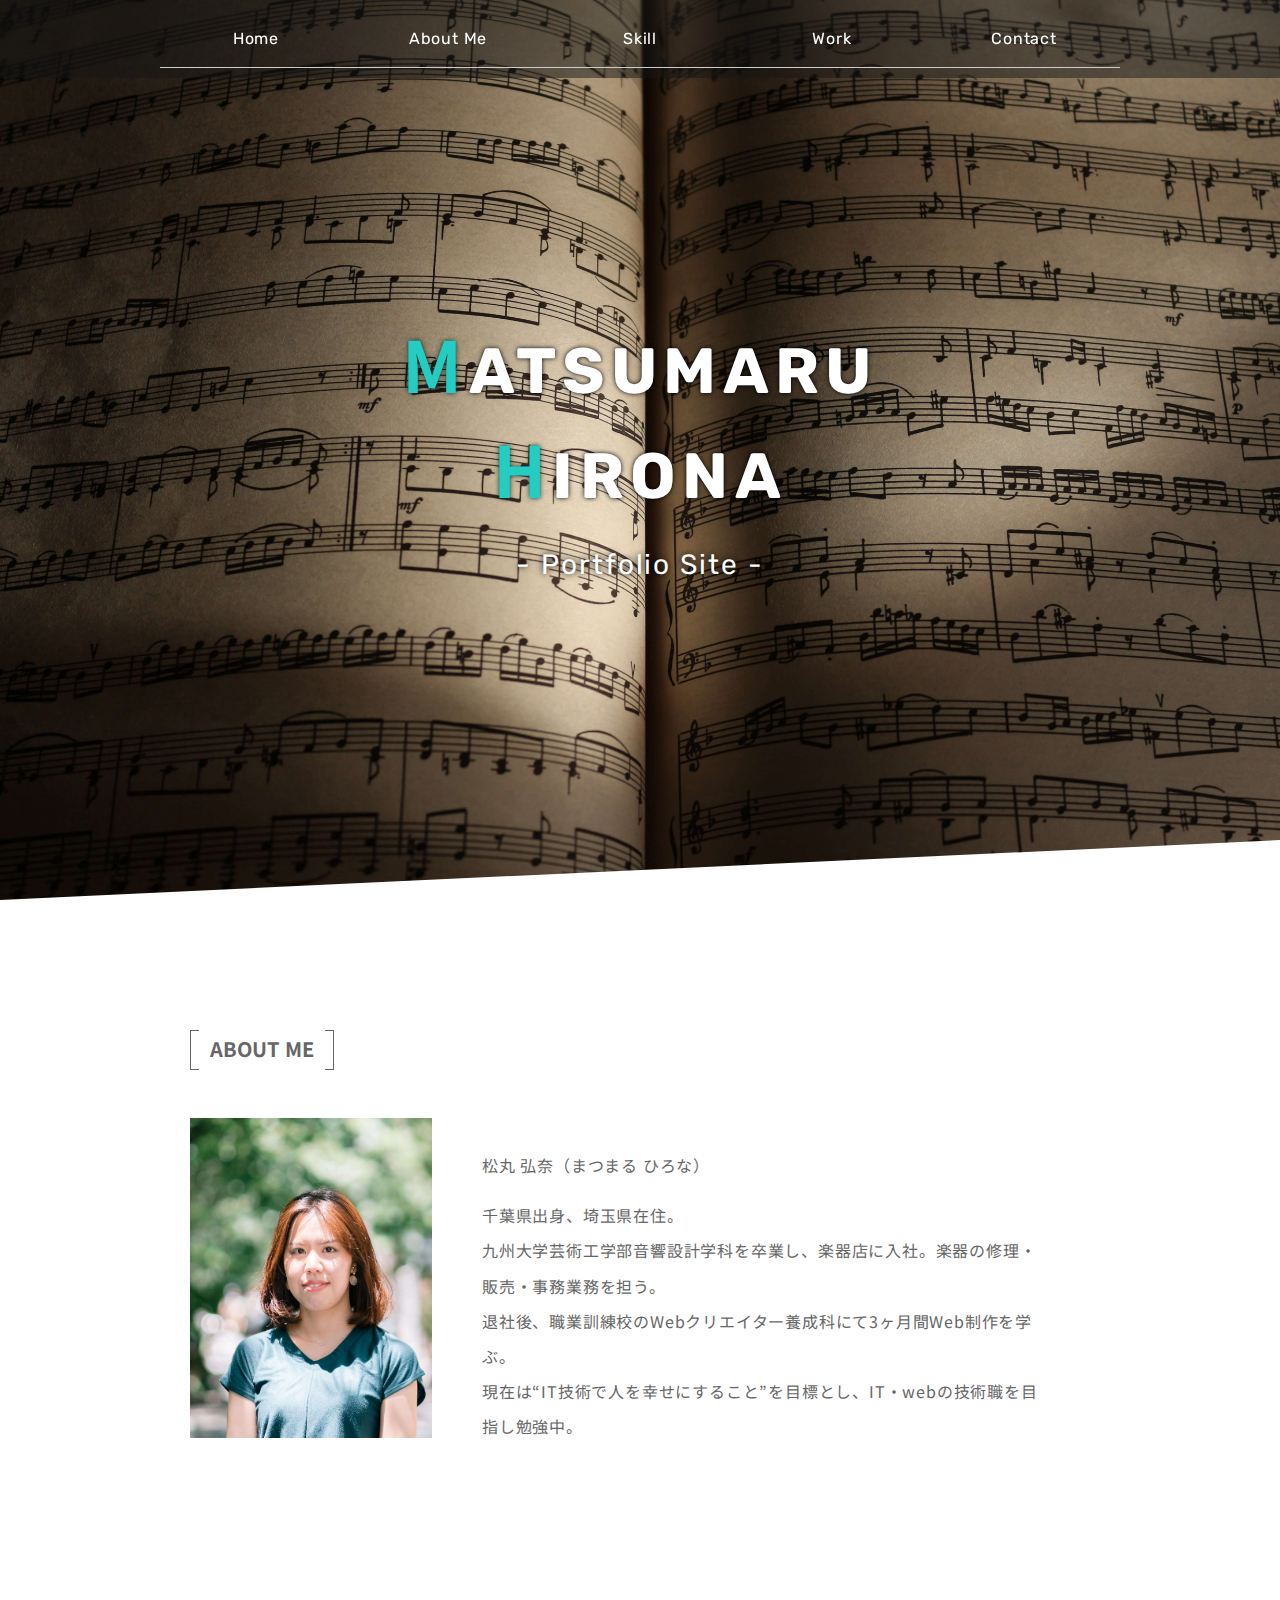
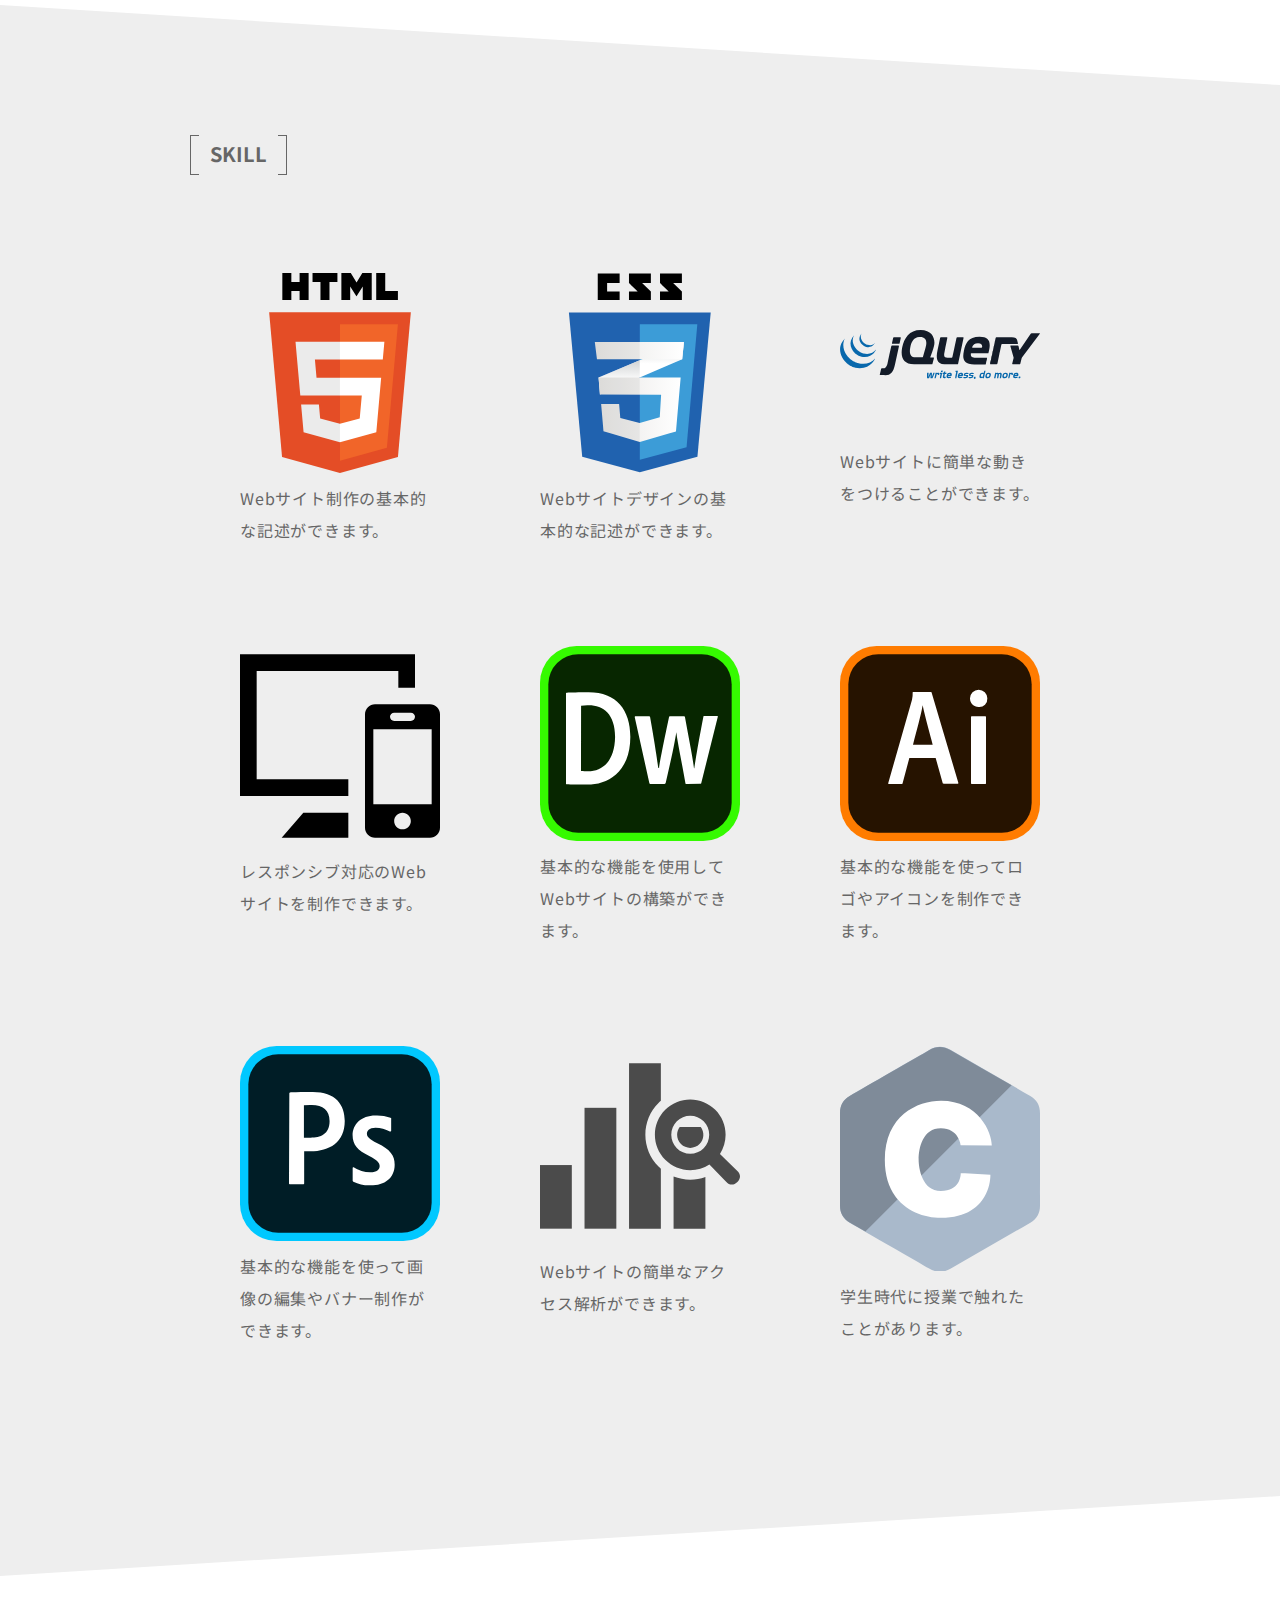
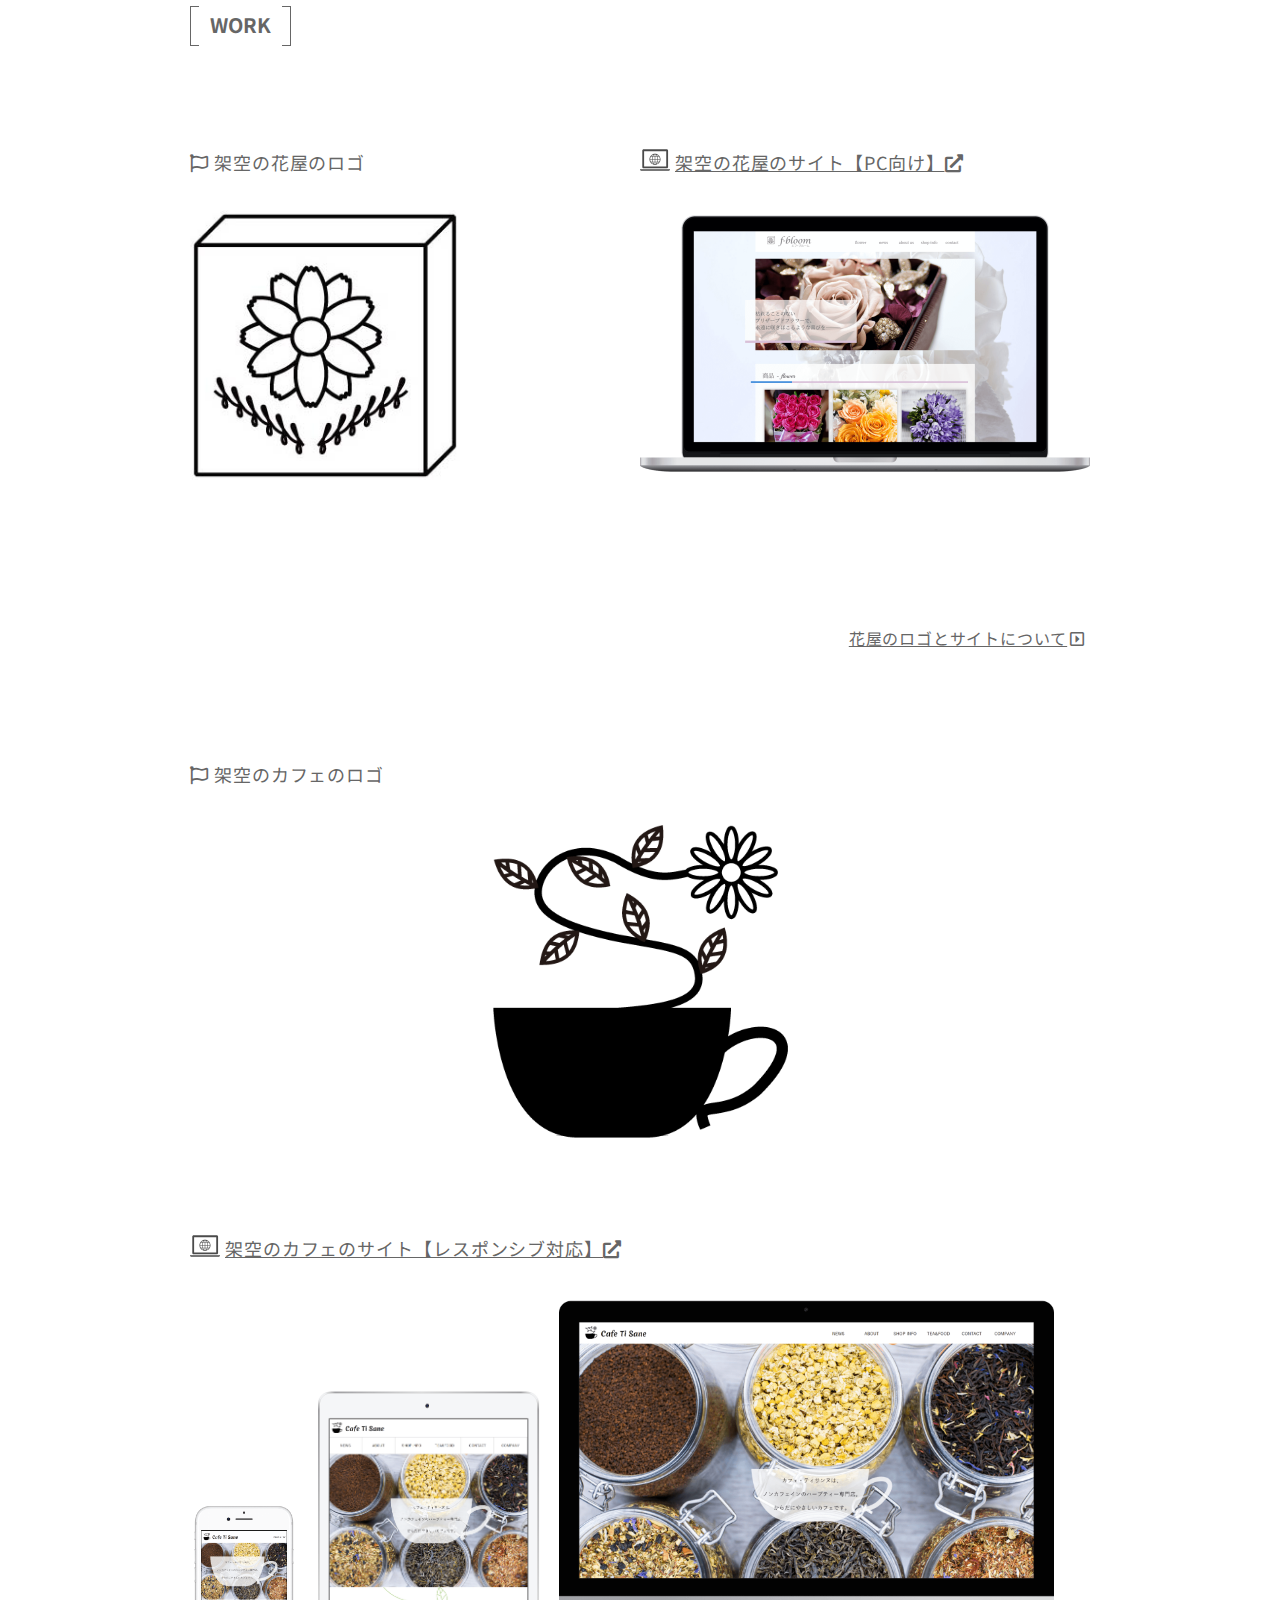
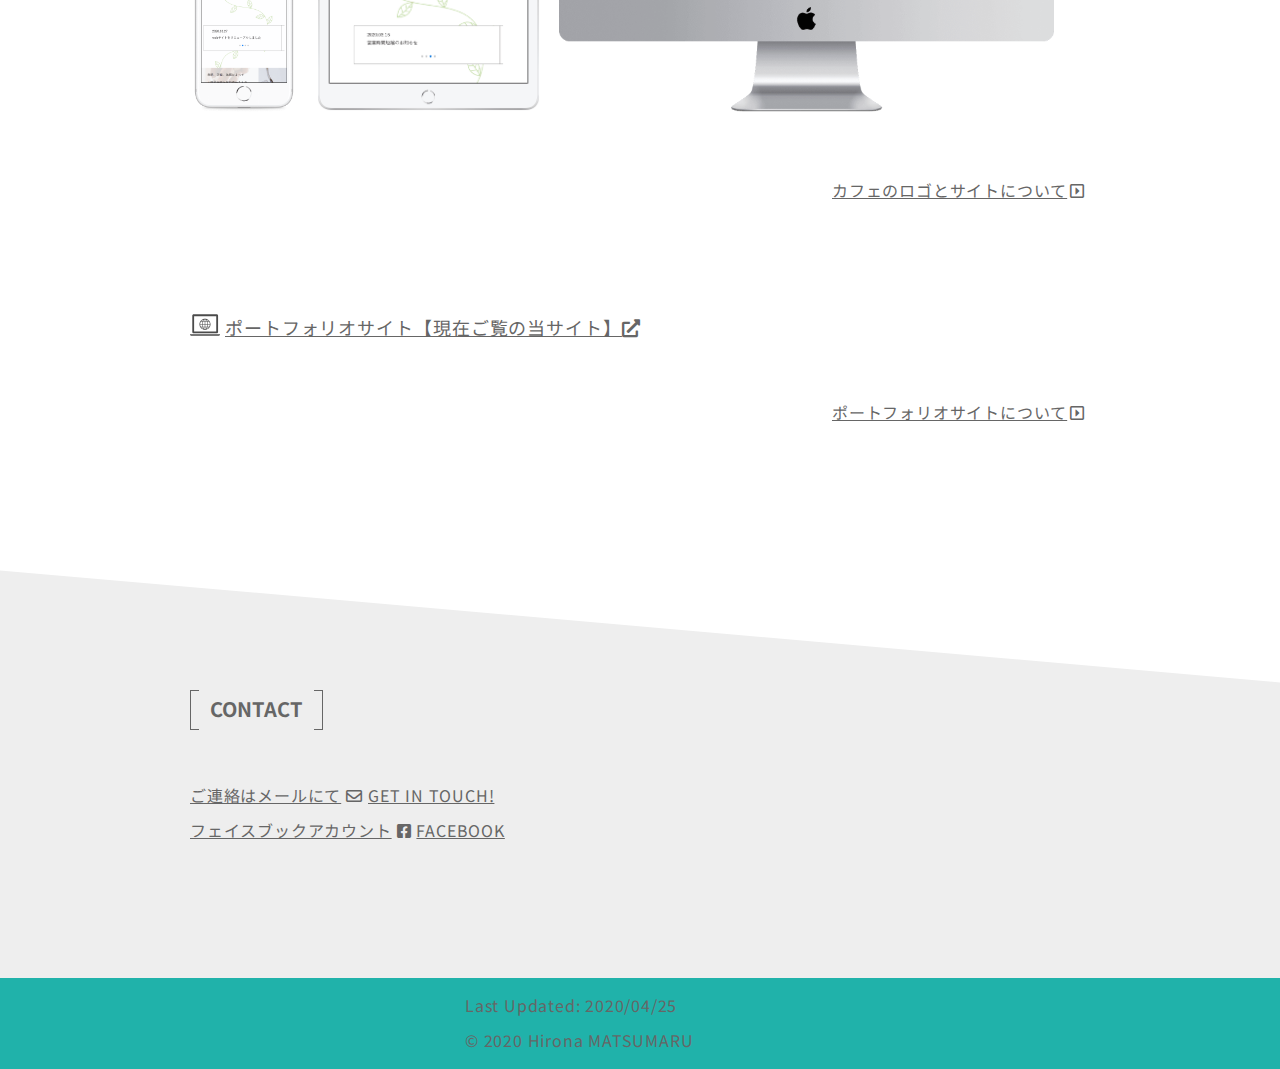
==== index.html @ ffcc3786 "初回コミット" ====
<!doctype html>
<html>
<head>
<meta charset="utf-8">
<meta name="viewport" content="width=device-width, initial-scale=1.0">
<meta name="description" content="">
<meta name="keywords" content="">

<link href="https://use.fontawesome.com/releases/v5.12.1/css/all.css" rel="stylesheet">
<link href="https://fonts.googleapis.com/css2?family=Noto+Sans+JP&display=swap" rel="stylesheet">
<link href="https://fonts.googleapis.com/css2?family=Roboto&display=swap" rel="stylesheet">
<link href="https://fonts.googleapis.com/css2?family=Rubik:wght@400;700&display=swap" rel="stylesheet">

<link href="css/reset.css" rel="stylesheet" media="all">
<link href="css/style.css" rel="stylesheet" media="all">
	
<title>Hirona.M - Portfolio Site</title>
<!-- Global site tag (gtag.js) - Google Analytics -->
<script async src="https://www.googletagmanager.com/gtag/js?id=UA-120627133-2"></script>
<script>
  window.dataLayer = window.dataLayer || [];
  function gtag(){dataLayer.push(arguments);}
  gtag('js', new Date());
  gtag('config', 'UA-120627133-2');
</script>
<script src="js/jquery-2.2.4.min.js"></script>
<script src="js/nav.js"></script>
</head>

<body>
<div id="wrapper">
	<header id="top">
		<!-- グローバルナビ↓-->
		  <div class="toggleWrap"> 
			<ul class="mainNav">
				<li><a class="navItem" href="#top">Home</a></li>
			  <li><a class="navItem" href="#about">About Me</a></li>
			  <li><a class="navItem" href="#skill">Skill</a></li>
			  <li><a class="navItem" href="#works">Work</a></li>
			  <li><a class="navItem" href="#contact">Contact</a></li>
			</ul>
		  </div>
		<!-- グローバルナビ↑-->
		<div id="toggle">
			<div class="trigger">
			<span></span> <span></span> <span></span>
			</div>
	<!--<p>menu</p>必要ならばflexの記述が必要-->
  		</div>
		<div class="inner">
			<section class="h_text">
				<h1><span>M</span>ATSUMARU<br><span>H</span>IRONA<br>
				<div class="sub"><!--web creator<br>-->- Portfolio Site -</div>
				</h1>
			</section>
		</div>
	</header>
	
	<nav>
	</nav>
	
<main>
	<div id="about">
		<div class="inner">
		<section>
			<h3>ABOUT ME</h3>
			<div class="flex">
				<p class="a_img"></p>
				<div class="a_text">
				<p>松丸 弘奈（まつまる ひろな）</p>
			<p>千葉県出身、埼玉県在住。<br>九州大学芸術工学部音響設計学科を卒業し、楽器店に入社。楽器の修理・販売・事務業務を担う。<br>退社後、職業訓練校のWebクリエイター養成科にて3ヶ月間Web制作を学ぶ。<br>現在は“IT技術で人を幸せにすること”を目標とし、IT・webの技術職を目指し勉強中。
			</p>
					</div>
			</div>
		</section>
		</div>
	</div>
	<div id="skill">
		<div class="inner">
		<section>
			<h3>SKILL</h3>
		<div class="flex">
			<div class="s_unit">
				<p class="s_img"><img src="img/HTML5_Logo.svg" alt="HTML5"></p>
				<p class="s_text">Webサイト制作の基本的な記述ができます。</p>
			</div>
			<div class="s_unit">
				<p class="s_img s_img02"><img src="img/css3.svg" alt="CSS3"></p>
				<p class="s_text">Webサイトデザインの基本的な記述ができます。</p>
			</div>
			<div class="s_unit">
				<p class="s_img s_img03"><img src="img/jquery.svg" alt="jQuery"></p>
				<p class="s_text">Webサイトに簡単な動きをつけることができます。</p>
			</div>
			<div class="s_unit">
				<p class="s_img"><img src="img/iconmonstr-computer-10.svg" alt="responsive"></p>
				<p class="s_text">レスポンシブ対応のWebサイトを制作できます。</p>
			</div>
			<div class="s_unit">
				<p class="s_img"><img src="img/Dreamweaver.svg" alt="DreamWeaver"></p>
				<p class="s_text">基本的な機能を使用してWebサイトの構築ができます。</p>
			</div>
			<div class="s_unit">
				<p class="s_img"><img src="img/Illustrator.svg" alt="Illustrator"></p>
				<p class="s_text">基本的な機能を使ってロゴやアイコンを制作できます。</p>
			</div>
			<div class="s_unit">
				<p class="s_img"><img src="img/Photoshop.svg" alt="Photoshop"></p>
				<p class="s_text">基本的な機能を使って画像の編集やバナー制作ができます。</p>
			</div>
			<div class="s_unit">
				<p class="s_img"><img src="img/分析アイコン.svg" alt="Analytics"></p>
				<p class="s_text">Webサイトの簡単なアクセス解析ができます。</p>
			</div>
			<div class="s_unit">
				<p class="s_img"><img src="img/c-programming-language-seeklogo.com.svg" alt="C言語"></p>
				<p class="s_text">学生時代に授業で触れたことがあります。</p>
			</div>
		</div>
		</section>
		</div>
	</div>
	<div id="works">
		<div class="inner">
		<section>
			<h3>WORK</h3>
			<div class="flower">
				<div class="flex">
					<div class="work04">
						<h4><i class="far fa-flag"></i>架空の花屋のロゴ</h4>
						<p class="w_img05"><img src="img/fbloom_logo_matsumaru.jpg" alt="花屋のロゴ"></p>
					</div>
					<div class="work01">
						<h4><a href="flower/index.html" target="_blank">架空の花屋のサイト【PC向け】<i class="fas fa-external-link-alt"></i></a></h4>
						<p class="w_img01"><img src="img/shotsnapp-1586758328.593.png" alt="花屋のPCサイト"></p>
					</div>
				</div>
				<p class="more"><a href="www/flower.html">花屋のロゴとサイトについて<i class="far fa-caret-square-right"></i></a></p>
			</div>
			<div class="work05">
				<h4><i class="far fa-flag"></i>架空のカフェのロゴ</h4>
				<p class="w_img06"><img src="img/cafe_logo.png" alt="カフェのロゴ"></p>
			</div>			
			<div class="work02">
				<h4><a href="cafe/index.html" target="_blank">架空のカフェのサイト【レスポンシブ対応】<i class="fas fa-external-link-alt"></i></a></h4>
				<div class="flex">
				<p class="w_img02"><img src="img/shotsnapp-1586757122.713.png" alt="カフェのスマートフォンサイト"></p>
				<p class="w_img03"><img src="img/Apple iPad Silver-01.png" alt="カフェのタブレットサイト"></p>
				<p class="w_img04"><img src="img/shotsnapp-1586758605.368.png" alt="カフェのパソコンサイト"></p>
				</div>
				<p class="more"><a href="www/comingsoon.html">カフェのロゴとサイトについて<i class="far fa-caret-square-right"></i></a></p>
			</div>
			<div class="work03">
				<h4><a href="index.html">ポートフォリオサイト【現在ご覧の当サイト】<i class="fas fa-external-link-alt"></i></a></h4>
				<p class="more"><a href="www/comingsoon.html">ポートフォリオサイトについて<i class="far fa-caret-square-right"></i></a></p>
			</div>
		</section>
		</div>
	</div>
	<div id="contact">
		<div class="inner">
		<section>
			<h3>CONTACT</h3>
			<p><a href="mailto:&#49;&#100;&#115;&#49;&#48;&#49;&#53;&#50;&#109;&#64;&#103;&#109;&#97;&#105;&#108;&#46;&#99;&#111;&#109;">ご連絡はメールにて<i class="far fa-envelope"></i>GET IN TOUCH!</a></p>
			<p><a href="http://facebook.com/hirona.matsumaru/">フェイスブックアカウント<i class="fab fa-facebook-square"></i>FACEBOOK</a></p>
		</section>
		</div><!--c_inner--> 
	</div>
</main>
	
<footer>
	<div class="inner">
		<section>
			<p>Last Updated: 2020/04/25</p>
			<p class="copy">&copy; 2020 Hirona MATSUMARU</p>
		</section>
	</div><!--f_inner-->
</footer>
</div>
</body>
</html>
---- css/style.css ----
@charset "utf-8";

/*--------------------------
	共通の設定/=iPhone 320px(縦)からの設定 /
-------------------------- */
*{
	box-sizing: border-box;
}

img{
	width: 100%;
	height:auto;
}

h1, h2, h3, h4, p, a, span, li{
	font-family:'Hiragino Sans', 'Hiragino Kaku Gothic ProN', Meiryo, 'sans-serif', 'Noto Sans JP', sans-serif;
	color: #666;
}

p{
	line-height: 2.2em;
	letter-spacing: .05em;
}

a:hover{
	color: #1c9993;
}

#wrapper{
	overflow: hidden;
}

header {
	background-image: url("../img/sheet-music-2656005.jpg");
	background-size: cover;
	background-position: top center;
	height: 95vh;
	position: relative;
	padding-bottom: 100px;
	margin-bottom: 100px;
}

header::before{
  content:"";
  position: absolute;
  bottom: 0;
  left: 0;
  width: 0;
  height: 0;
  border-style: solid;
  border-width: 0 0 60px 100vw;
  border-color: transparent transparent #fff transparent;
}
	
header section {
	width: 100%;
	display: table;
	height: 100vh;
}


header h1 {
	font-size: 28px;
	letter-spacing: 0.1em;
		text-align: center;
			vertical-align: middle;
	display: table-cell;
		width: 100%;
		color: #fff;
		text-shadow: 0 0 5px #000;
		line-height: 1.5em;	
	font-family: 'Rubik', sans-serif;
}

header h1 span{
	color: #25ccc1/*20b2aa*/;
	text-shadow: 0 0 5px #093330/*0e4d49*/;
	font-size: 1.1em;
}
	
header .sub{
		margin-top: 20px;
		font-size: 14px;
		line-height: 1.5em;
		letter-spacing: .07em;
	font-weight: normal;
	font-family: 'Rubik', sans-serif;
	text-shadow: 0 0 7px #000;
	}



/*ハンバーガーアイコン*/
#toggle {
	display: block;
	text-align: center;
	width: 55px;
	height: 55px;
	position: fixed;
	top: 10px;
	right: 15px;
	z-index: 10;
	color: #000;
	
/*	ナビ下部に文字がある場合追加
	background: #bcc5d8;
	display: flex;
	justify-content:center;
	align-items: center;
	flex-direction: column;*/
}

/*アイコン・アニメーション*/
.trigger, .trigger span {
	display: inline-block;
	transition: all .4s;
}
.trigger {
	position: relative;
	width: 28px;
	height: 19px;
}
.trigger span {
	position: absolute;
	left: 0;
	width: 100%;
	height: 3px;
	background-color: #ccc;
	border-radius: 4px;
}
.trigger span:nth-of-type(1) {
	top: 0;
}
.trigger span:nth-of-type(2) {
	top: 8px;
}
.trigger span:nth-of-type(2)::after {
	position: absolute;
	top: 0;
	left: 0;
	content: '';
	width: 100%;
	height: 3px;
	background-color: #20b2aa;
	border-radius: 4px;
	transition: all .4s;
}
.trigger span:nth-of-type(3) {
	bottom: 0;
}
.trigger.active span:nth-of-type(1) {
	transform: translateY(8px) scale(0);
}
.trigger.active span:nth-of-type(2) {
	transform: rotate(-45deg);
}
.trigger.active span:nth-of-type(2)::after {
	transform: rotate(90deg);
}
.trigger.active span:nth-of-type(3) {
	transform: translateY(-8px) scale(0);
}

/*グローバルナビ部分*/
.toggleWrap {
	background: rgba(234, 234, 234, 0.7);
	padding: 50px 15px 10px 15px;
	position: fixed;
	top: 0;
	left: 0;
	width: 100%;
	height: 100%;
	z-index: 10;
}

.mainNav li {
	list-style-type: none;
}
.navItem {
	display: block;
	text-decoration: none;
	color: #3e3e3e;
	border-bottom: 1px solid #ccc;
	padding: 15px 0;
	text-align: center;
	font-size: 16px;
	font-family: 'Rubik', sans-serif;
	letter-spacing: .05em;
}
/*ナビを消す*/
.hide {
	opacity: 0;
	visibility: hidden;
	overflow: hidden;
}
.animation {
	transition-property:visibility;
	transition-duration: .3s;
	transition-timing-function: ease-in;
}

.no-scroll {
	overflow: hidden;
}

main .inner{
	padding: 30px;
}

h3 {
  position: relative;
  line-height: 1.4em;
  padding:0.25em 1em;
  display: inline-block;
  top:0;
	left: 50%;
	transform: translateX(-50%);
	font-size: 20px;
	margin-bottom: 50px;
}

h3:before, h3:after { 
  position: absolute;
  top: 0;
  content:'';
  width: 8px;
  height: 100%;
  display: inline-block;
}
h3:before {
  border-left: solid 1px #666;
  border-top: solid 1px #666;
  border-bottom: solid 1px #666;
  left: 0;
}
h3:after {
  content: '';
  border-top: solid 1px #666;
  border-right: solid 1px #666;
  border-bottom: solid 1px #666;
  right: 0;
}

/*#about{
  position: relative;
	padding-bottom: 100px;
  background-color: #20b2aa;
}
#about::before{
  content:"";
  position: absolute;
  bottom: 0;
  left: 0;
  width: 0;
  height: 0;
  border-style: solid;
  border-width: 0 0 80px 100vw;
  border-color: transparent transparent #fff transparent;
}*/

/*#about{
  position: relative;
  overflow: hidden;
  padding: 20px 0 80px;
}

#about:before {
  content: '';
  position: absolute;
  top: 0;
  left: 0;
  width: 120%;
  height: 90%;
  margin: 3% -10% 0;
  background: #20b2aa;
  -webkit-transform-origin: left center;
  -ms-transform-origin: left center;
  transform-origin: left center;
  -webkit-transform: rotate(-6deg);
  -ms-transform: rotate(-6deg);
  transform: rotate(-6deg);
  z-index: -1;
}*/

#about{
	margin-bottom: 100px;
}


.a_img{
	width: 25vw;
	height: 25vw;
	background-image: url("../img/_DSC6820.jpg");
	background-size: 400%;
	background-position: 50% 50%;
	margin: 0 auto;
}

.a_text{
	padding: 30px 50px;
}

.a_text p:first-child{
	text-align: center;
	margin-bottom: 15px;
}

/*#skill{
  position: relative;
  overflow: hidden;
  padding: 100px 0 150px;
}

#skill:before {
  content: '';
  position: absolute;
  top: 0;
  left: 0;
  width: 120%;
  height: 120%;
  margin: 5% -10% 0;
  background: #eee;
  -webkit-transform-origin: left center;
  -ms-transform-origin: left center;
  transform-origin: left center;
  -webkit-transform: rotate(5deg);
  -ms-transform: rotate(5deg);
  transform: rotate(5deg);
  z-index: -1;
}*/

#skill{	
  position: relative;
	padding-bottom: 100px;
	padding-top: 100px;
  background-color: #eee;
}

#skill::before{
  content:"";
  position: absolute;
  top: 0;
  right: 0;
  width: 0;
  height: 0;
  border-style: solid;
	border-width: 0 100vw 80px 0;
  border-color: transparent #fff transparent;
}

#skill::after{
  content:"";
  position: absolute;
  bottom: 0;
  right: 0;
  width: 0;
  height: 0;
  border-style: solid;
	border-width: 0 0 80px 100vw;
  border-color: transparent transparent #fff transparent;
}

/*#works{
  position: relative;
  overflow: hidden;
  padding: 80px 0;
	height: 50vh;
}

#works:before {
  content: '';
  position: absolute;
  top: 0;
  left: 0;
  width: 120%;
  height: 80%;
  margin: 3% -10% 0;
  background: #999;
  -webkit-transform-origin: left center;
  -ms-transform-origin: left center;
  transform-origin: left center;
  -webkit-transform: rotate(3deg);
  -ms-transform: rotate(3deg);
  transform: rotate(3deg);
  z-index: -1;
}*/

#skill .inner{
	margin-top: 100px;
	width: 100%;
}

#skill section{
	width: 100%;
}

#skill .flex{
	width: 100%;
	display: flex;
	flex-wrap: wrap;
	justify-content: space-around;
}

#skill p{
	line-height: 2em;
}


.s_unit{
	width: 35%;
	margin: 5%;
}

.s_img{
	vertical-align: middle;
	/*width: 180px;*/
}

.s_img03{
	padding: 57px 0;
	vertical-align: middle;
}

#works h3{
	margin-bottom: 100px
}

.work01, .work02, .work03, .work04, .work05{
	margin-bottom: 80px;
}

.work01 h4:before, .work02 h4:before, .work03 h4:before{
	content: "";
	display: inline-block;
	width: 30px;
	height: 30px;
	background-image: url("../img/ネット接続アイコン1.svg");
	background-size: contain;
	background-repeat: no-repeat;
	vertical-align: text-bottom;
	padding-right: 5px;
}

#works h4{
	letter-spacing: .05em;
	font-size: 18px;
	font-weight: normal;
	margin-bottom: 30px;
	line-height: 2em;
}

#works i{
	margin-right: 5px;
}

#works .more{
	text-align: right;
	margin-bottom: 100px;
	margin-top: 50px;
}

.more i{
	margin-left: 3px;
}


.w_img01{
}

.w_img02{
	width: 12%;
	margin: auto 0 0;
}

.w_img03{
	width: 25%;
	margin: auto 2% 0;
}

.w_img04{
	width: 55%;
	margin: auto 0 0;
}

.w_img05{
	width: 40%;
	max-width: 300px;
	margin: 0 auto;
}

.w_img06{
	width: 40%;
	max-width: 300px;
	margin: 0 auto;
}

.work02 .flex{
	display: flex;
	overflow: hidden;
}



#contact{
  position: relative;
  overflow: hidden;
  padding: 100px 0;
}

#contact:before {
  content: '';
  position: absolute;
  top: 0;
  left: 0;
  width: 120%;
  height: 100%;
  margin: 0% -10% 0;
  background: #eee;
  -webkit-transform-origin: left center;
  -ms-transform-origin: left center;
  transform-origin: left center;
  -webkit-transform: rotate(5deg);
  -ms-transform: rotate(5deg);
  transform: rotate(5deg);
  z-index: -1;
}

/*#contact .inner{
	margin-top: 100px;
}*/

#contact i{
	margin: 0 5px;
}



footer{
	/*height: 100px;*/
	background-color: #20b2aa;
}

footer section{
	width: 100%;
	margin: auto 0;
	padding: 10px 0;
}

footer p{
	width: 350px;
	margin: 0 auto;
}

/*
--------------------------
	タブレット / iPad 768px(縦)から1023pxまでの設定 /
-------------------------- */

@media screen and (min-width:768px){
	
	header {
	background-image: url("../img/sheet-music-2656005.jpg");
	background-size: cover;
	background-position: top center;
	height: 100vh;
}
	
	header section {
	width: 100%;
	display: table;
	height: 100vh;
}


	header h1 {
	font-size: 64px;
	letter-spacing: 0.1em;
		text-align: center;
			vertical-align: middle;
	display: table-cell;
		width: 100%;
		color: #fff;
		text-shadow: 0 0 5px #000;
}
	
	header .sub{
		font-size: 28px;
	}
	/*グローバルナビ部分*/
	.toggleWrap {
		background: none;
		height: auto;
		position: fixed;
		padding: 10px 0;
		margin-bottom: 20px;
		background-color: rgba(21,21,21,.5);
		z-index: 10;
	}

	.mainNav {
		overflow: hidden;
		width: 75%;
		margin: 0 auto;
	}
	.navItem {
		width: 20%;
		float: left;
		/*padding: 5px 15px;*/
		line-height: 1.7em;
		color: #fff;
	}
	.navItem:hover {
		border-color: #25ccc4;
		color: #25ccc4/*20b2aa*/;
	}
	.animation {
		transition: none;
	}


	/* 非表示にしていたナビを表示させる */
	.hide {
		opacity: 1;
		visibility: visible;
	}
	/*ハンバーガー消す*/
	#toggle {
		display: none;
	}
	
	main .inner{
		margin: 0 30px;
	}
	
	h3{
		left: 0;
		transform: translateX(0);
	}
	
	#about .flex{
		display: flex;
	}
	
	.a_text p:first-child{
		text-align: left;
	}

		#skill{
	  position: relative;
	  overflow: hidden;
	  padding: 100px 0 150px;
	}

	/*#skill:before {
	  content: '';
	  position: absolute;
	  top: 0;
	  left: 0;
	  width: 120%;
	  height: 86%;
	  margin: 5% -10% 0;
	  background: #eee;
	  /*-webkit-transform-origin: left center;
	  -ms-transform-origin: left center;
	  transform-origin: left center;
	  -webkit-transform: rotate(5deg);
	  -ms-transform: rotate(5deg);
	  transform: rotate(5deg);
	  z-index: -1;
	}*/

	

	
	.s_unit{
		width: 200px;
		margin: 30px;
	}
	
	.flower .flex{
		display: flex;
		justify-content: space-between;
	}

	.w_img05, .w_img01{
		width: auto;
	}
	
	.work04{
		width: 30%;
	}
	
	.work01{
		width: 50%;
	}

}

/*--------------------------
	PC /1024px以上の設定/
-------------------------- */
@media screen and (min-width:1024px) {
	
	
	main .inner{
		width: 960px;
		margin: 0 auto;
		/*border-left:solid 1px #ccc;
		border-right:solid 1px #ccc;*/
	}
	
	#skill .inner{
		width: 75%;
		margin: 0 auto;
	}

	#skill .flex{
		justify-content: space-between;
	}
	
	.s_unit{
		margin: 50px;
	}
	
	footer .inner{
	}
	
	
	
}
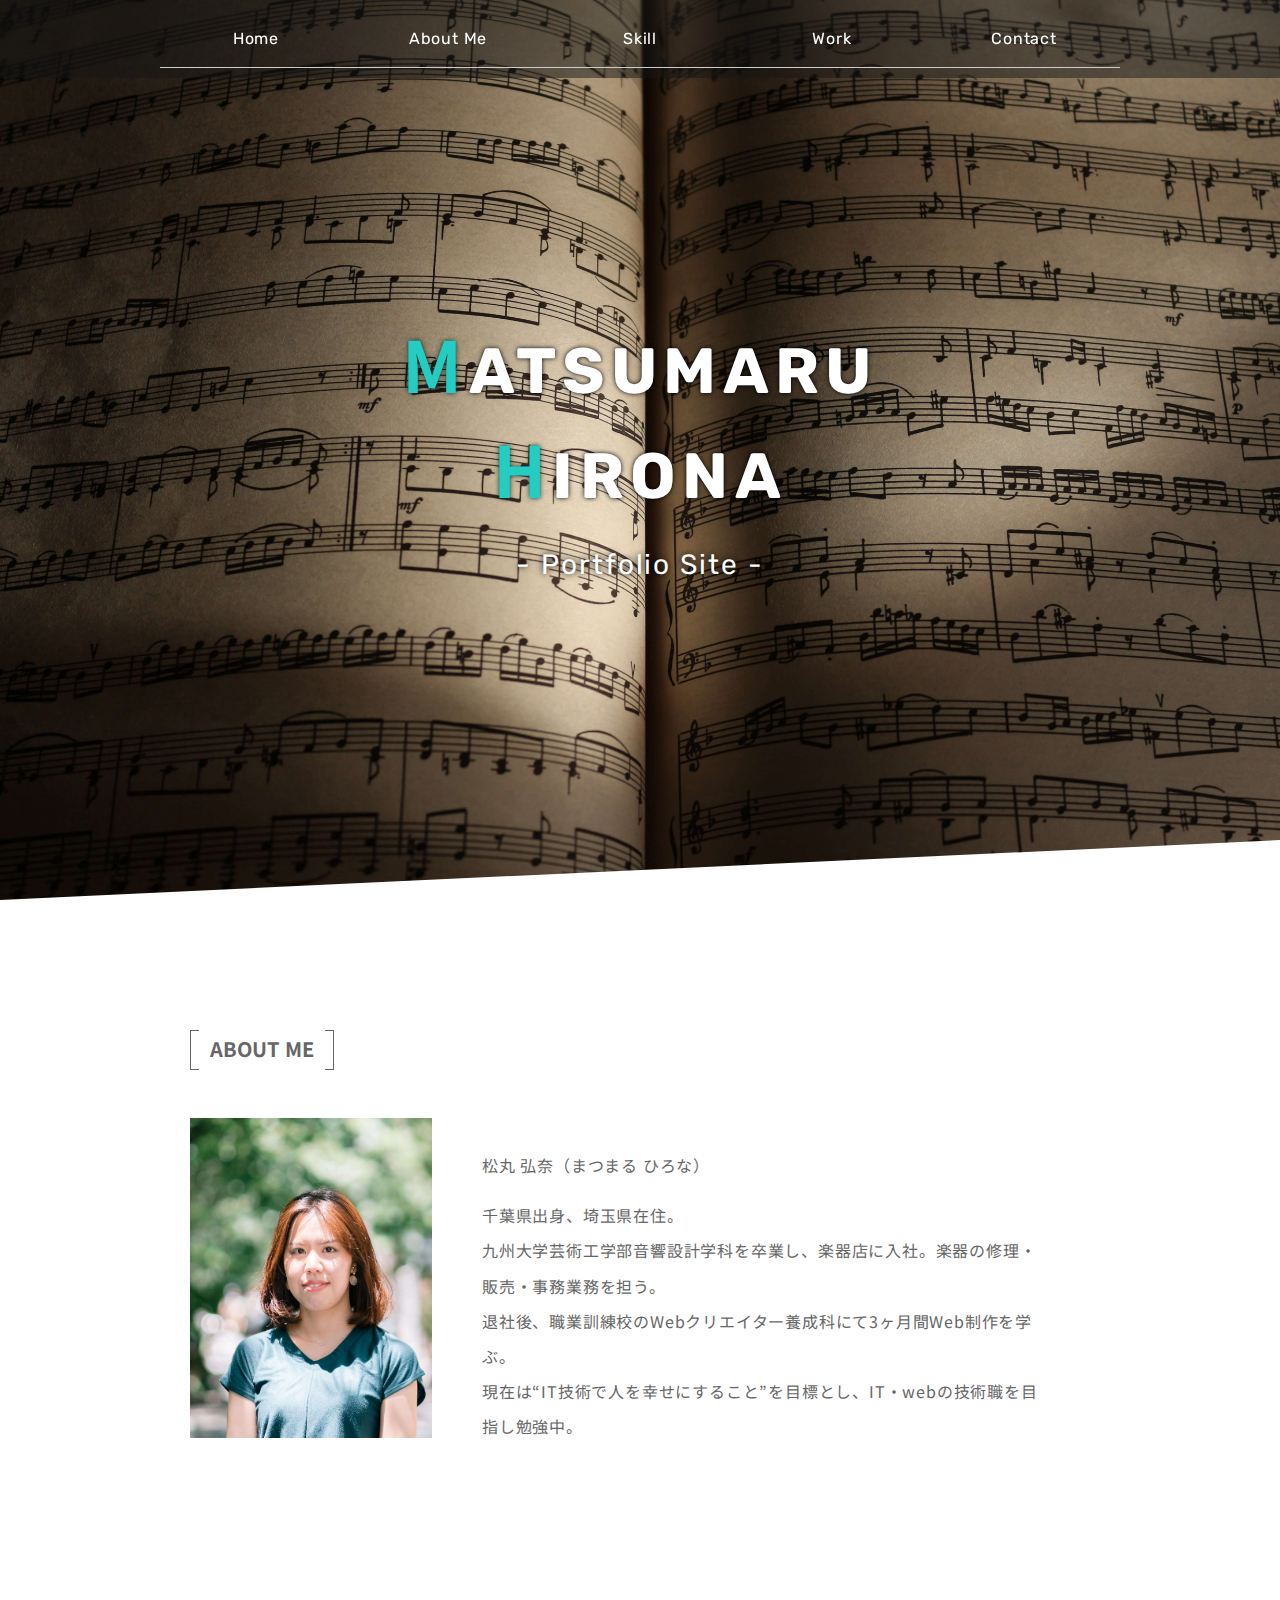
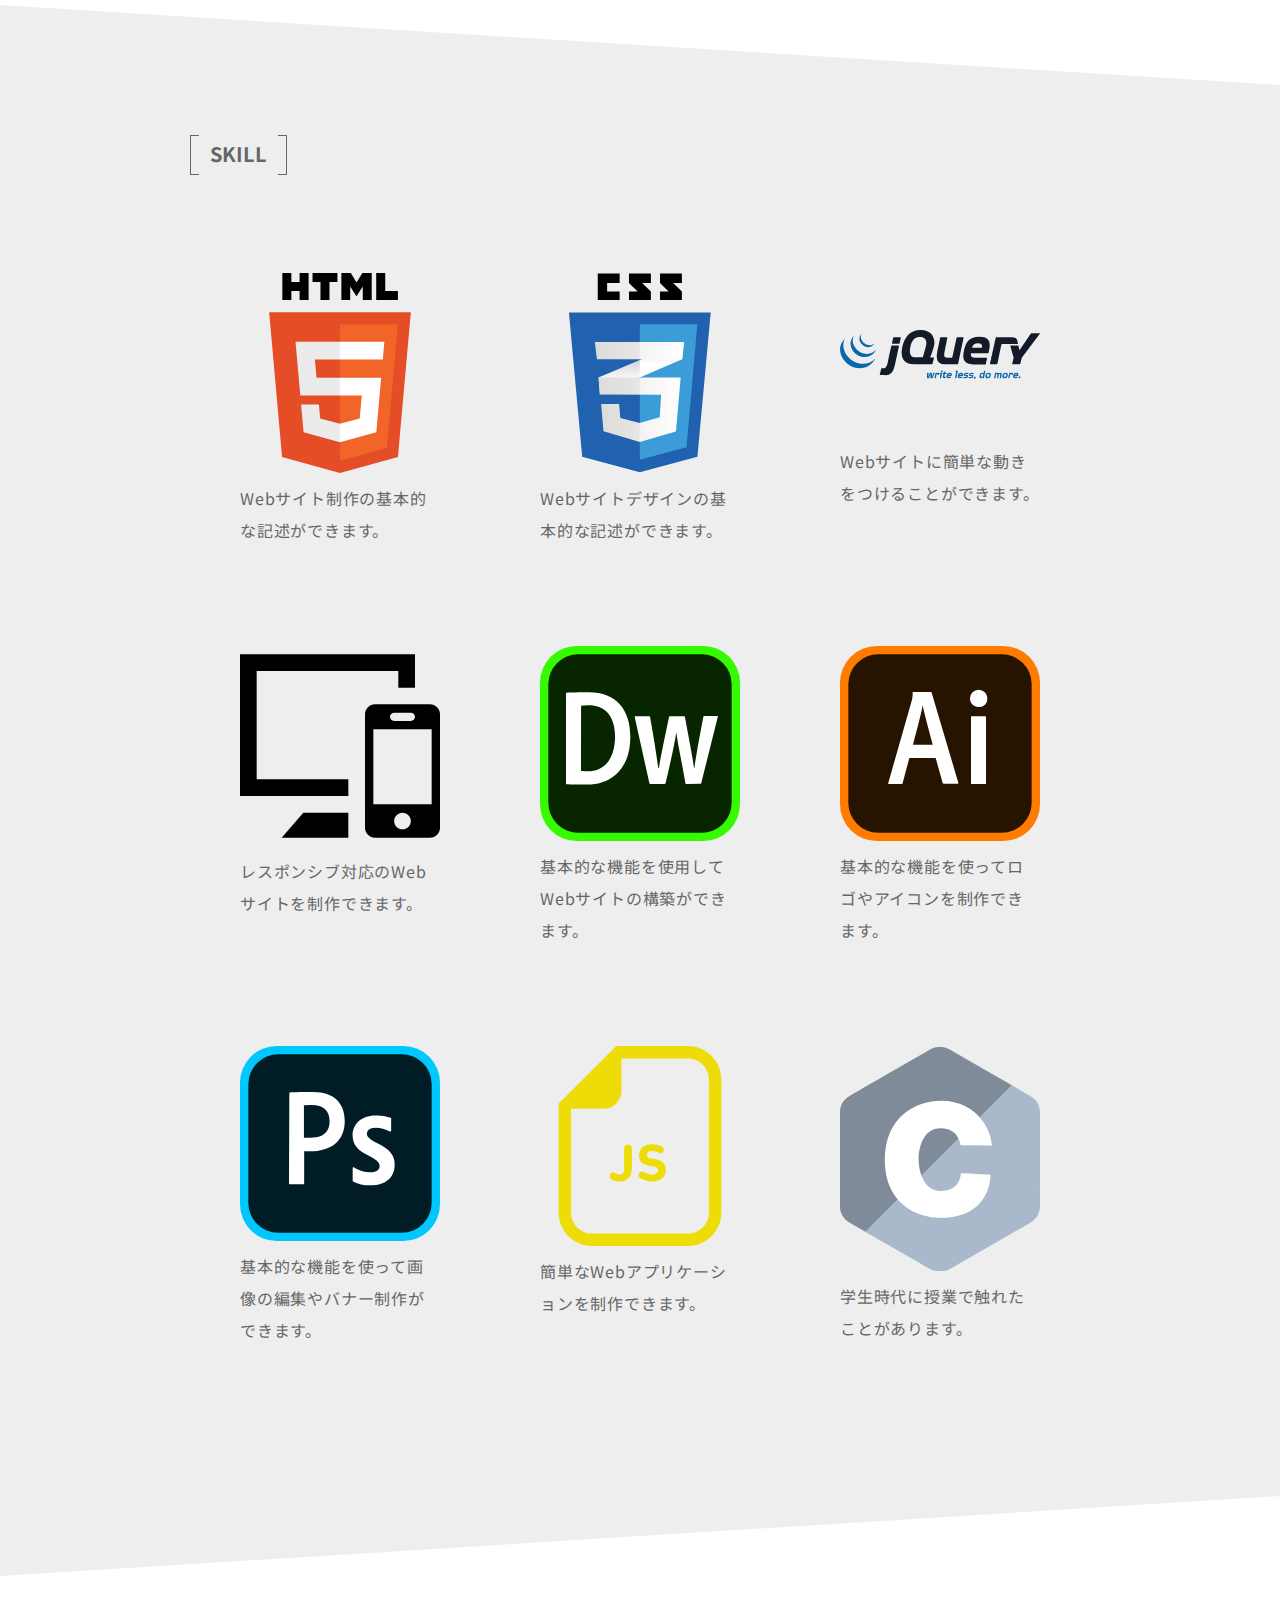
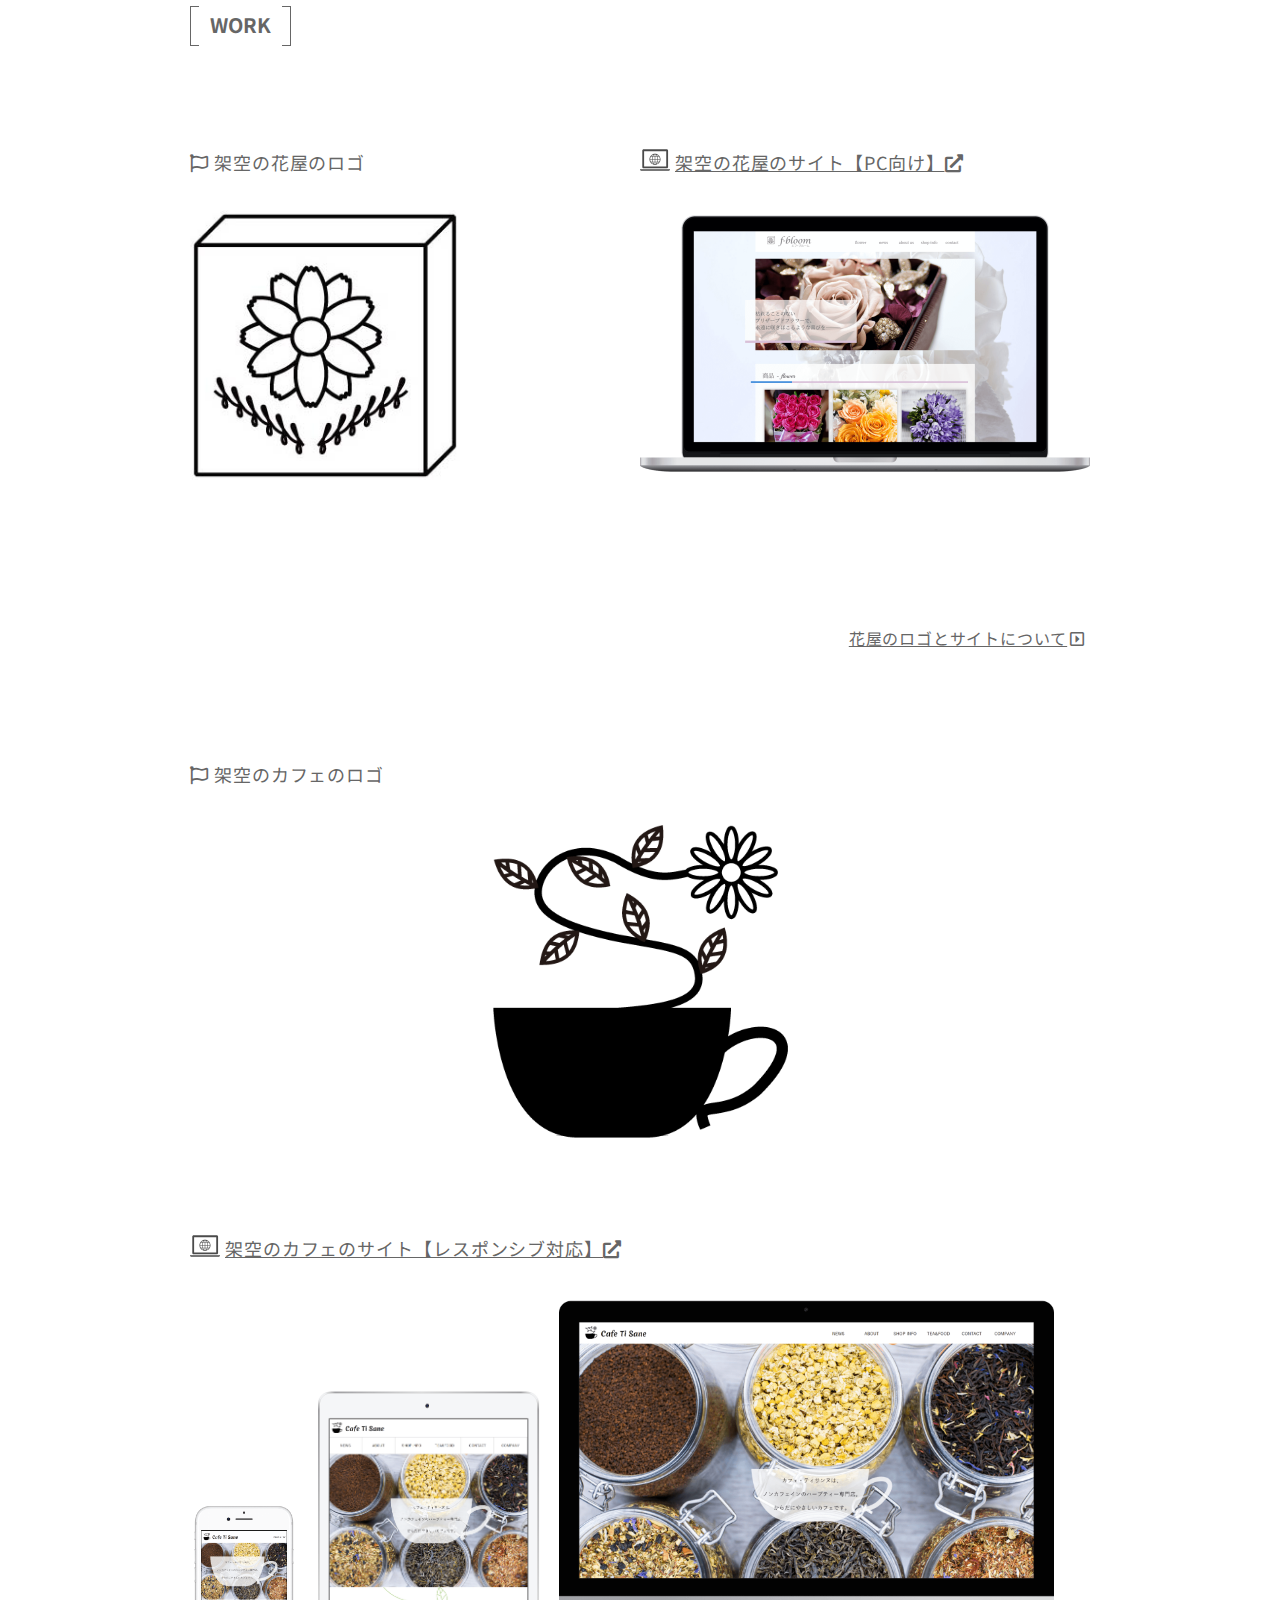
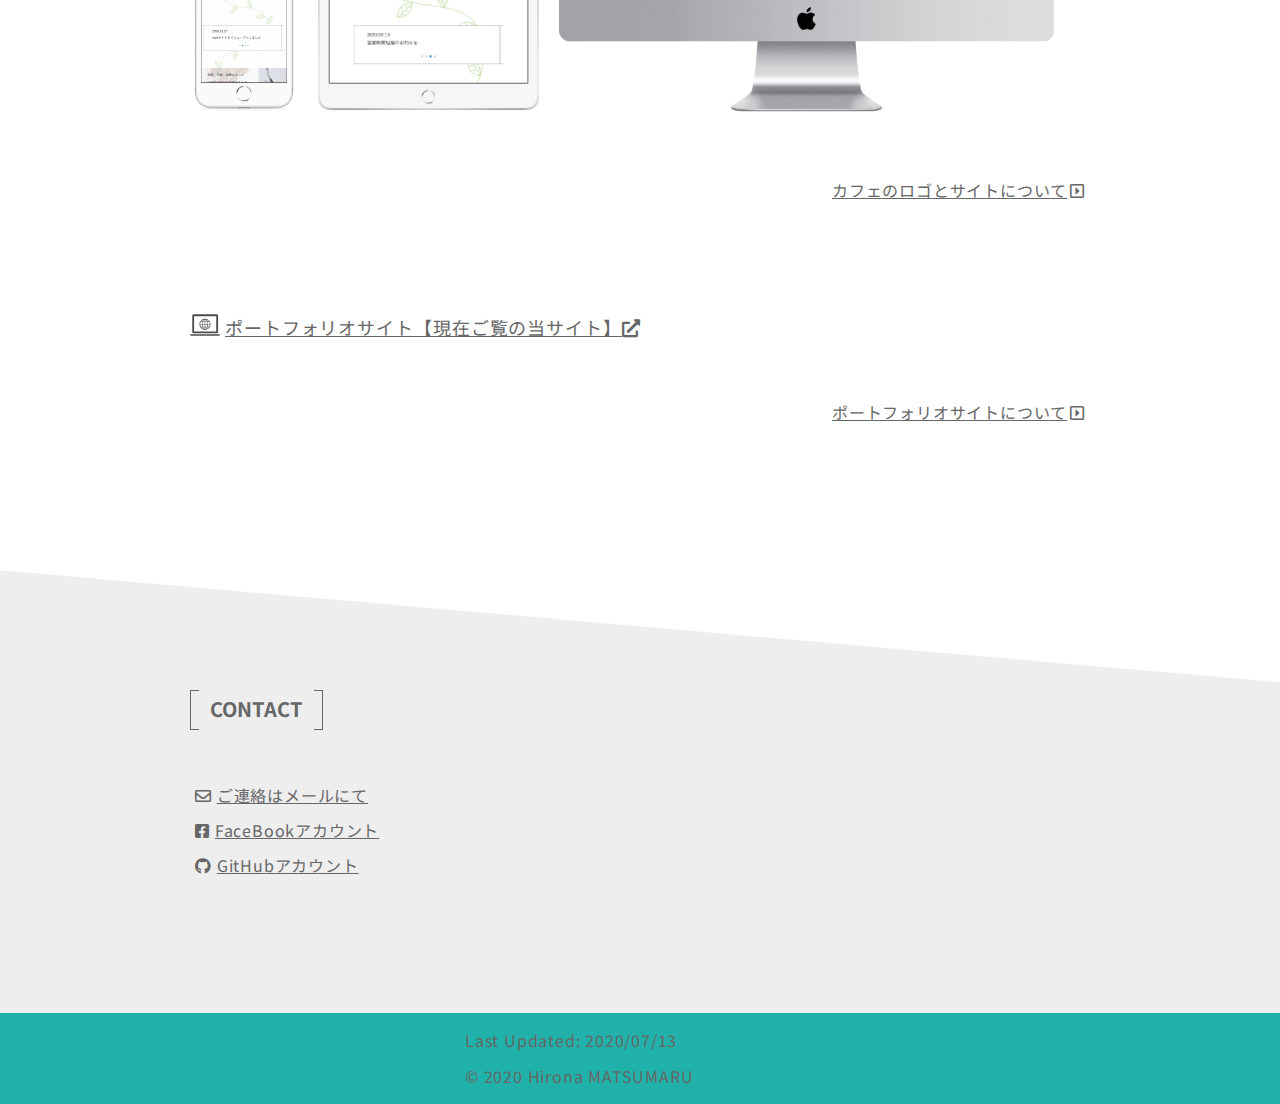
==== commit a243173a: "スキル、コンタクトの更新" ====
--- a/index.html
+++ b/index.html
@@ -109,8 +109,8 @@
 				<p class="s_text">基本的な機能を使って画像の編集やバナー制作ができます。</p>
 			</div>
 			<div class="s_unit">
-				<p class="s_img"><img src="img/分析アイコン.svg" alt="Analytics"></p>
-				<p class="s_text">Webサイトの簡単なアクセス解析ができます。</p>
+				<p class="s_img"><img src="img/JS_yellow.svg" alt="JavaScript"></p>
+				<p class="s_text">簡単なWebアプリケーションを制作できます。</p>
 			</div>
 			<div class="s_unit">
 				<p class="s_img"><img src="img/c-programming-language-seeklogo.com.svg" alt="C言語"></p>
@@ -161,8 +161,9 @@
 		<div class="inner">
 		<section>
 			<h3>CONTACT</h3>
-			<p><a href="mailto:&#49;&#100;&#115;&#49;&#48;&#49;&#53;&#50;&#109;&#64;&#103;&#109;&#97;&#105;&#108;&#46;&#99;&#111;&#109;">ご連絡はメールにて<i class="far fa-envelope"></i>GET IN TOUCH!</a></p>
-			<p><a href="http://facebook.com/hirona.matsumaru/">フェイスブックアカウント<i class="fab fa-facebook-square"></i>FACEBOOK</a></p>
+			<p><a href="mailto:&#49;&#100;&#115;&#49;&#48;&#49;&#53;&#50;&#109;&#64;&#103;&#109;&#97;&#105;&#108;&#46;&#99;&#111;&#109;"><i class="far fa-envelope"></i>ご連絡はメールにて</a></p>
+			<p><a href="http://facebook.com/hirona.matsumaru/"><i class="fab fa-facebook-square"></i>FaceBookアカウント</a></p>
+			<p><a href=""><i class="fab fa-github"></i>GitHubアカウント</a></p>
 		</section>
 		</div><!--c_inner--> 
 	</div>
@@ -171,7 +172,7 @@
 <footer>
 	<div class="inner">
 		<section>
-			<p>Last Updated: 2020/04/25</p>
+			<p>Last Updated: 2020/07/13</p>
 			<p class="copy">&copy; 2020 Hirona MATSUMARU</p>
 		</section>
 	</div><!--f_inner-->
--- a/css/style.css
+++ b/css/style.css
@@ -290,7 +290,7 @@
 .a_img{
 	width: 25vw;
 	height: 25vw;
-	background-image: url("../img/_DSC6820.jpg");
+	background-image: url("../img/DSC6820.jpg");
 	background-size: 400%;
 	background-position: 50% 50%;
 	margin: 0 auto;
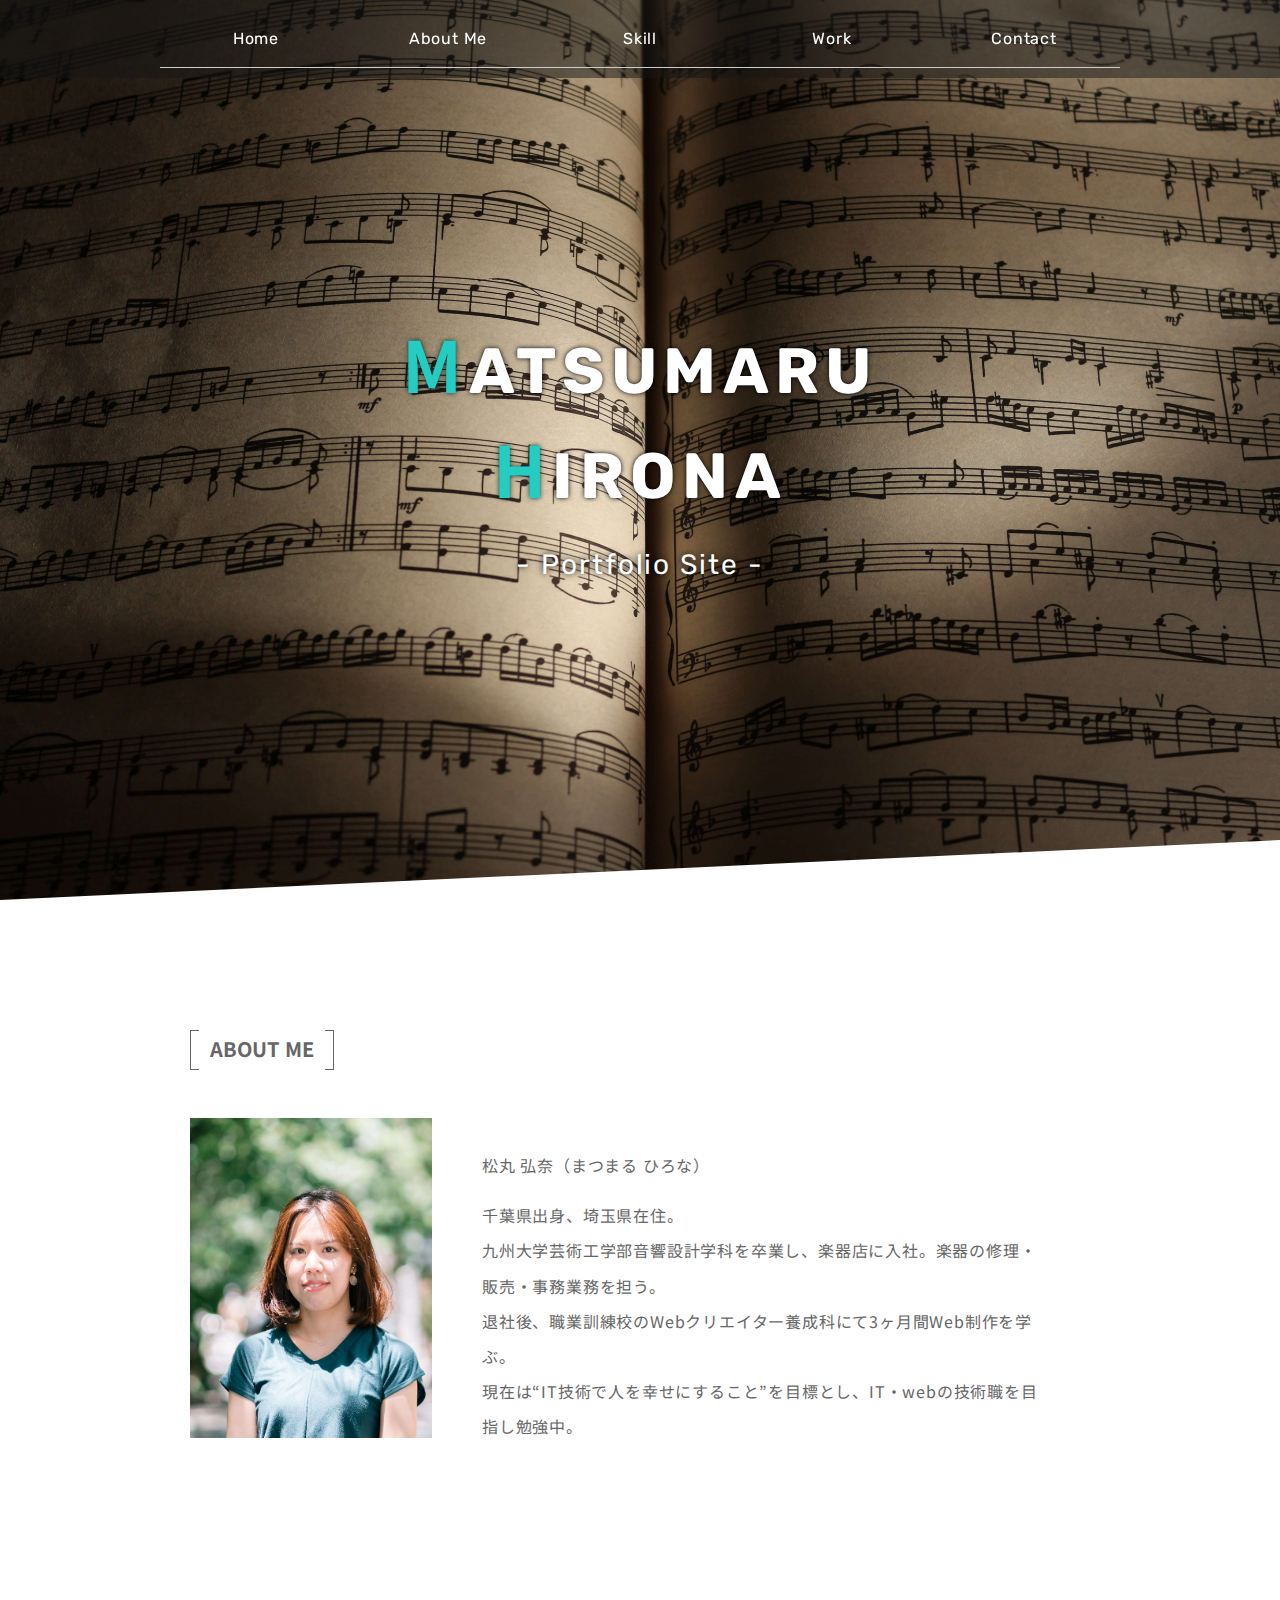
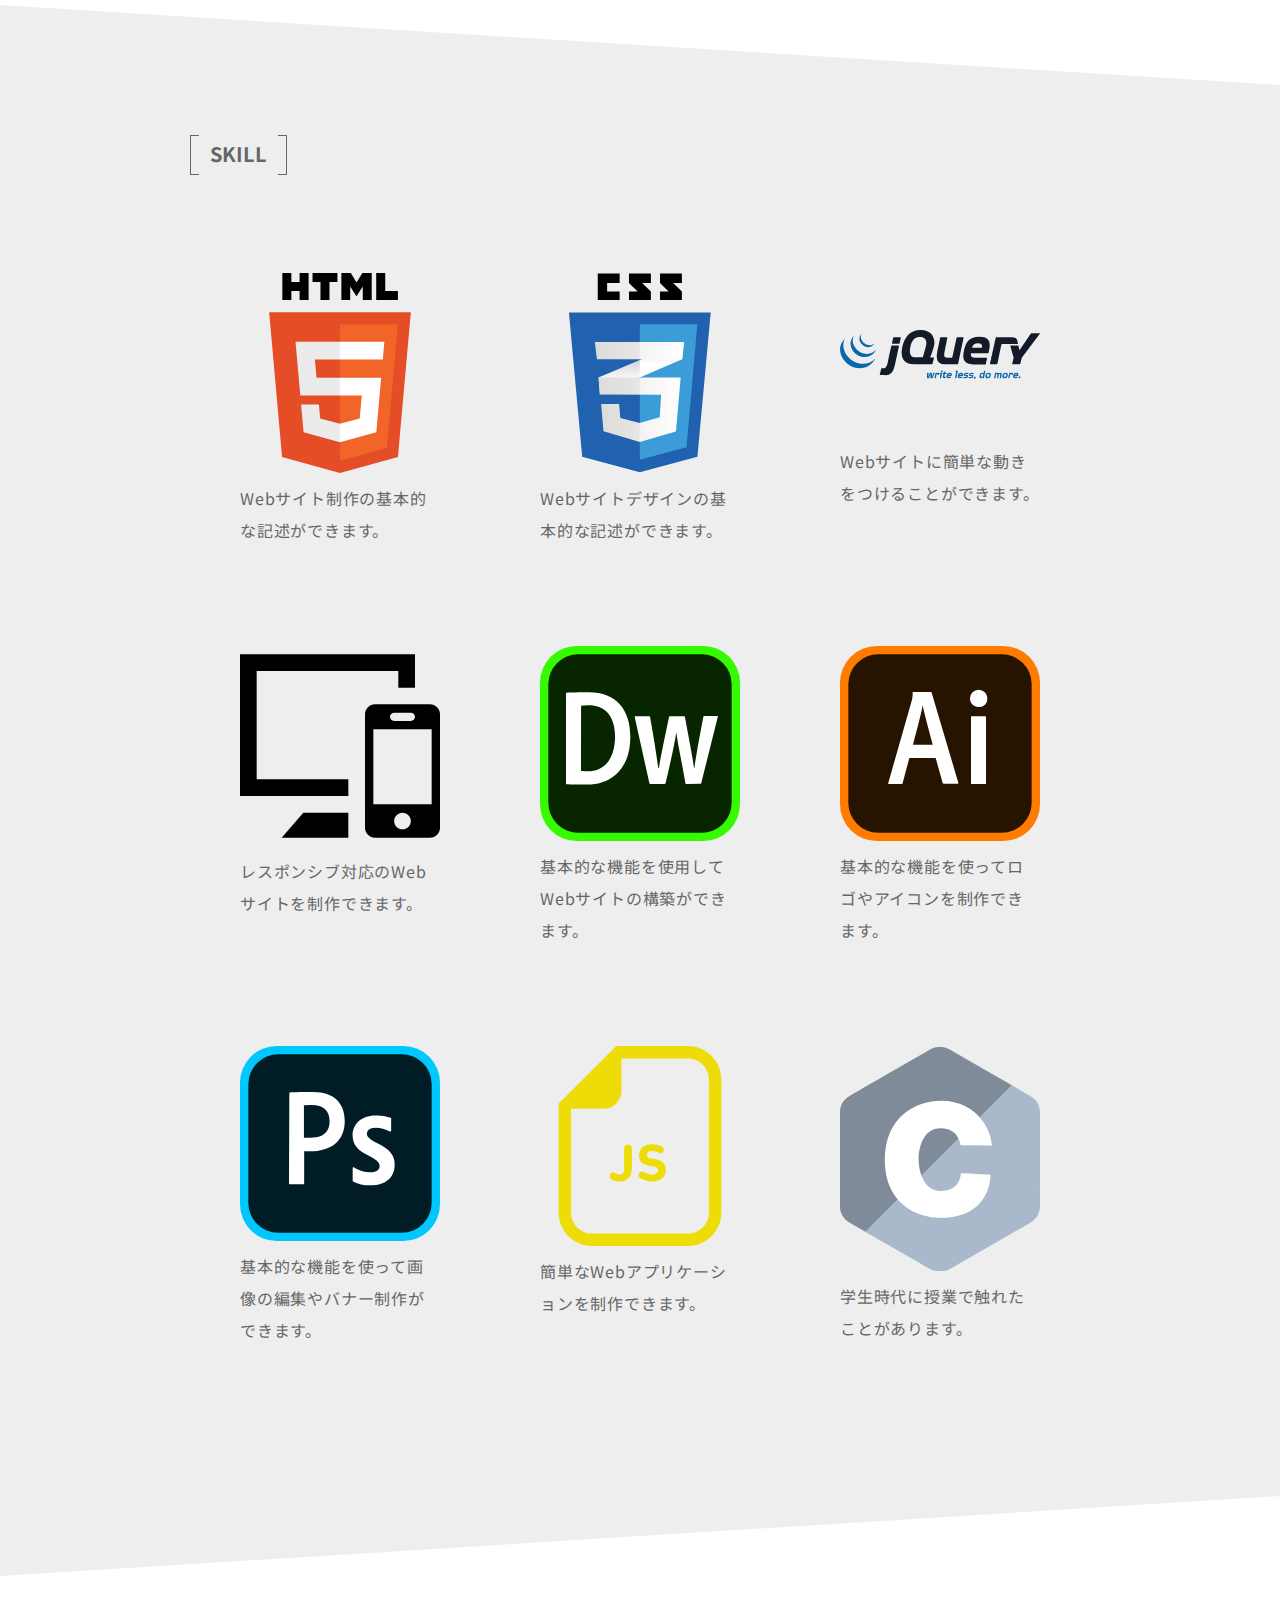
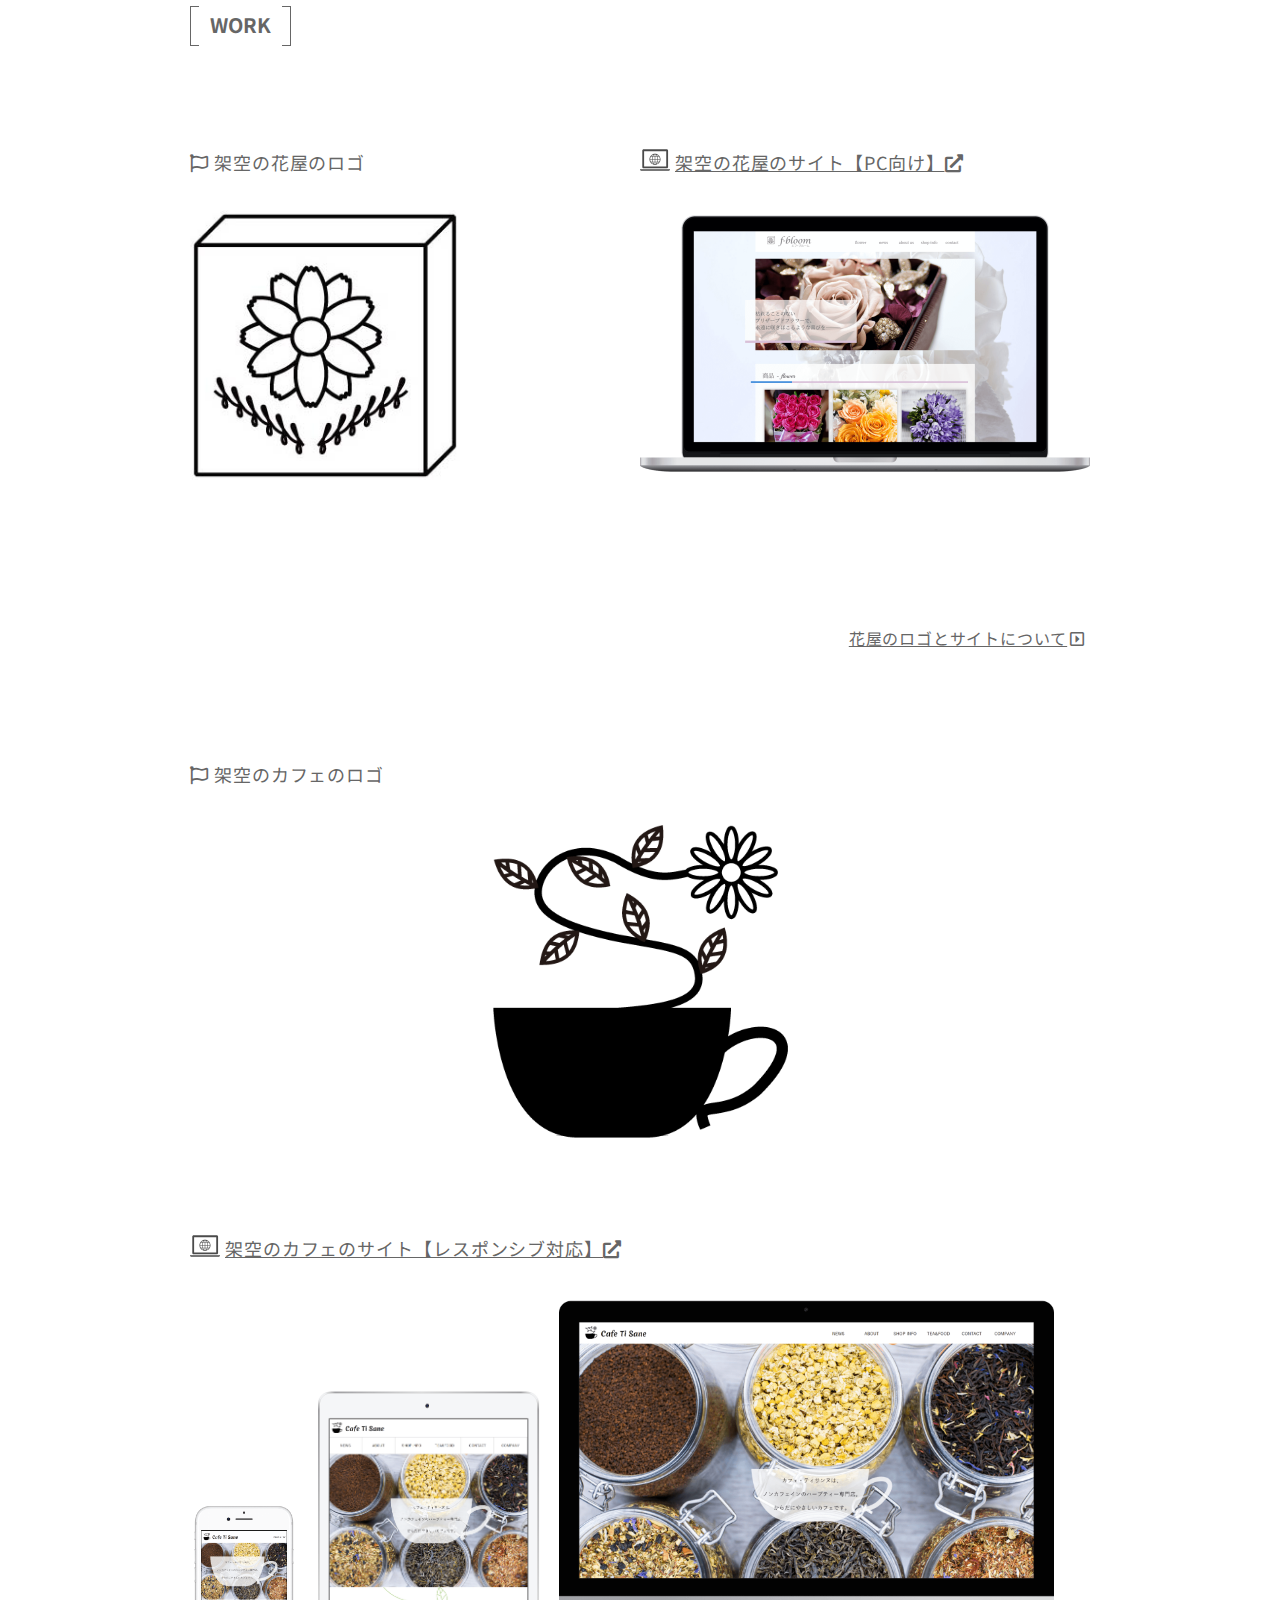
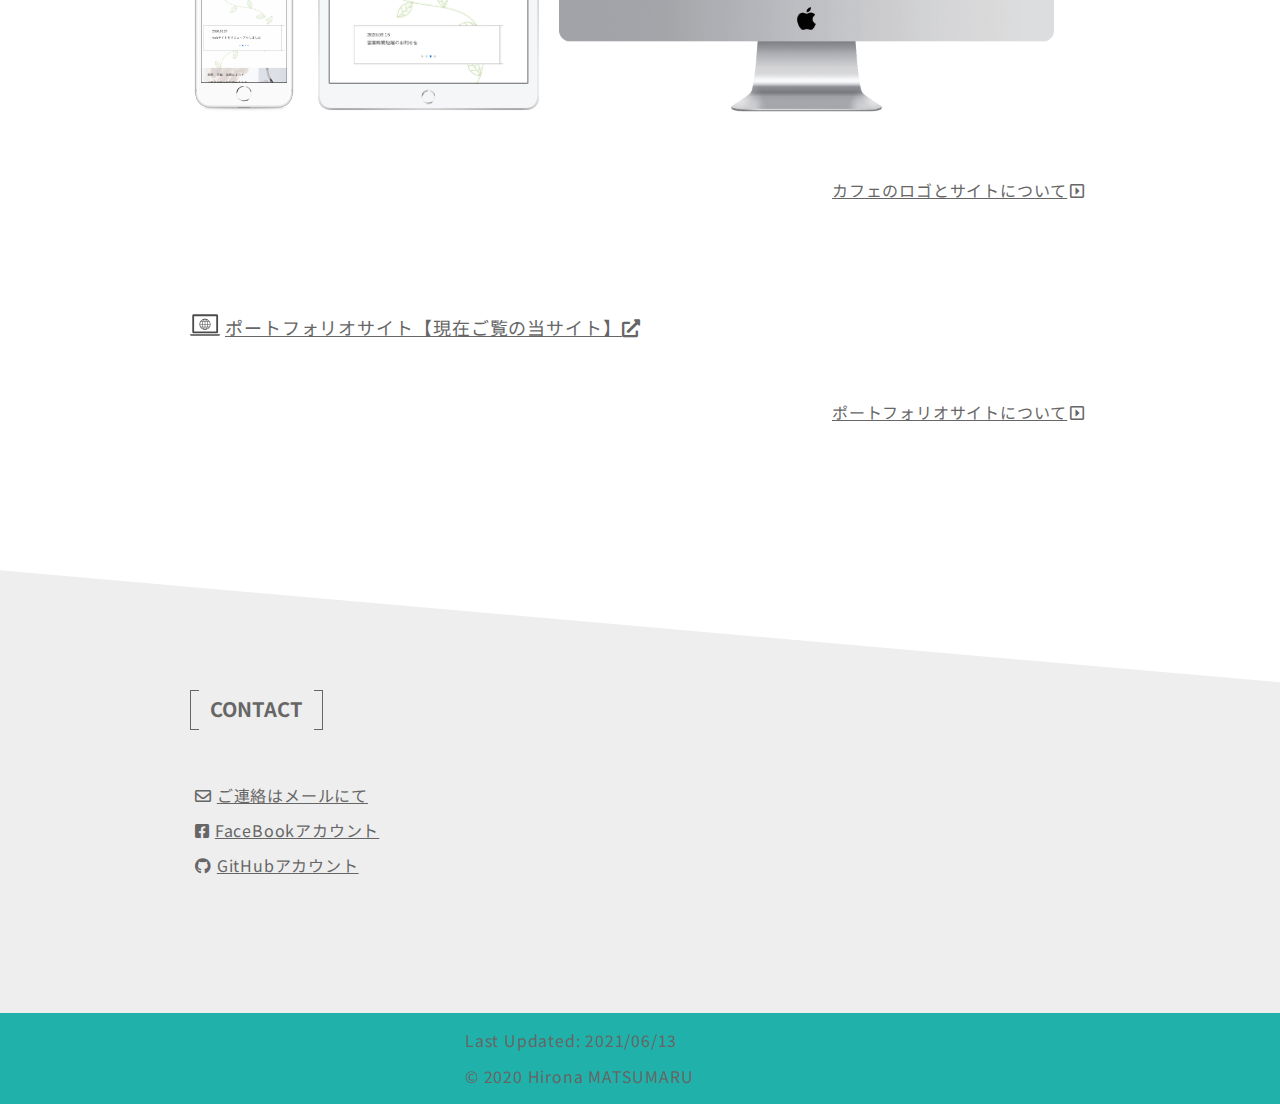
==== commit fcc0a272: "更新" ====
--- a/index.html
+++ b/index.html
@@ -5,6 +5,7 @@
 <meta name="viewport" content="width=device-width, initial-scale=1.0">
 <meta name="description" content="">
 <meta name="keywords" content="">
+<meta name="robots" content="noindex">
 
 <link href="https://use.fontawesome.com/releases/v5.12.1/css/all.css" rel="stylesheet">
 <link href="https://fonts.googleapis.com/css2?family=Noto+Sans+JP&display=swap" rel="stylesheet">
@@ -14,7 +15,7 @@
 <link href="css/reset.css" rel="stylesheet" media="all">
 <link href="css/style.css" rel="stylesheet" media="all">
 	
-<title>Hirona.M - Portfolio Site</title>
+<title>H.Matsumaru - Portfolio Site</title>
 <!-- Global site tag (gtag.js) - Google Analytics -->
 <script async src="https://www.googletagmanager.com/gtag/js?id=UA-120627133-2"></script>
 <script>
@@ -34,10 +35,10 @@
 		  <div class="toggleWrap"> 
 			<ul class="mainNav">
 				<li><a class="navItem" href="#top">Home</a></li>
-			  <li><a class="navItem" href="#about">About Me</a></li>
-			  <li><a class="navItem" href="#skill">Skill</a></li>
-			  <li><a class="navItem" href="#works">Work</a></li>
-			  <li><a class="navItem" href="#contact">Contact</a></li>
+				<li><a class="navItem" href="#about">About Me</a></li>
+				<li><a class="navItem" href="#skill">Skill</a></li>
+				<li><a class="navItem" href="#works">Work</a></li>
+				<li><a class="navItem" href="#contact">Contact</a></li>
 			</ul>
 		  </div>
 		<!-- グローバルナビ↑-->
@@ -67,10 +68,12 @@
 			<div class="flex">
 				<p class="a_img"></p>
 				<div class="a_text">
-				<p>松丸 弘奈（まつまる ひろな）</p>
-			<p>千葉県出身、埼玉県在住。<br>九州大学芸術工学部音響設計学科を卒業し、楽器店に入社。楽器の修理・販売・事務業務を担う。<br>退社後、職業訓練校のWebクリエイター養成科にて3ヶ月間Web制作を学ぶ。<br>現在は“IT技術で人を幸せにすること”を目標とし、IT・webの技術職を目指し勉強中。
-			</p>
-					</div>
+					<p>松丸 弘奈（まつまる ひろな）</p>
+					<p>千葉県出身、埼玉県在住。
+						<br>九州大学芸術工学部音響設計学科を卒業し、楽器店に入社。楽器の修理・販売・事務業務を担う。
+						<br>退社後、職業訓練校のWebクリエイター養成科にて3ヶ月間Web制作を学ぶ。
+						<br>現在は“IT技術で人を幸せにすること”を目標とし、IT・webの技術職を目指し勉強中。</p>
+				</div>
 			</div>
 		</section>
 		</div>
@@ -116,6 +119,7 @@
 				<p class="s_img"><img src="img/c-programming-language-seeklogo.com.svg" alt="C言語"></p>
 				<p class="s_text">学生時代に授業で触れたことがあります。</p>
 			</div>
+			<!-- Linux、Git/GitHub、Node.js,  -->
 		</div>
 		</section>
 		</div>
@@ -131,7 +135,7 @@
 						<p class="w_img05"><img src="img/fbloom_logo_matsumaru.jpg" alt="花屋のロゴ"></p>
 					</div>
 					<div class="work01">
-						<h4><a href="flower/index.html" target="_blank">架空の花屋のサイト【PC向け】<i class="fas fa-external-link-alt"></i></a></h4>
+						<h4><a href="./flower/" target="_blank">架空の花屋のサイト【PC向け】<i class="fas fa-external-link-alt"></i></a></h4>
 						<p class="w_img01"><img src="img/shotsnapp-1586758328.593.png" alt="花屋のPCサイト"></p>
 					</div>
 				</div>
@@ -142,7 +146,7 @@
 				<p class="w_img06"><img src="img/cafe_logo.png" alt="カフェのロゴ"></p>
 			</div>			
 			<div class="work02">
-				<h4><a href="cafe/index.html" target="_blank">架空のカフェのサイト【レスポンシブ対応】<i class="fas fa-external-link-alt"></i></a></h4>
+				<h4><a href="./cafe/" target="_blank">架空のカフェのサイト【レスポンシブ対応】<i class="fas fa-external-link-alt"></i></a></h4>
 				<div class="flex">
 				<p class="w_img02"><img src="img/shotsnapp-1586757122.713.png" alt="カフェのスマートフォンサイト"></p>
 				<p class="w_img03"><img src="img/Apple iPad Silver-01.png" alt="カフェのタブレットサイト"></p>
@@ -162,8 +166,8 @@
 		<section>
 			<h3>CONTACT</h3>
 			<p><a href="mailto:&#49;&#100;&#115;&#49;&#48;&#49;&#53;&#50;&#109;&#64;&#103;&#109;&#97;&#105;&#108;&#46;&#99;&#111;&#109;"><i class="far fa-envelope"></i>ご連絡はメールにて</a></p>
-			<p><a href="http://facebook.com/hirona.matsumaru/"><i class="fab fa-facebook-square"></i>FaceBookアカウント</a></p>
-			<p><a href=""><i class="fab fa-github"></i>GitHubアカウント</a></p>
+			<p><a href="http://facebook.com/hirona.matsumaru/" target="_blank"><i class="fab fa-facebook-square"></i>FaceBookアカウント</a></p>
+			<p><a href="https://github.com/kinakokurumi" target="_blank"><i class="fab fa-github"></i>GitHubアカウント</a></p>
 		</section>
 		</div><!--c_inner--> 
 	</div>
@@ -172,7 +176,7 @@
 <footer>
 	<div class="inner">
 		<section>
-			<p>Last Updated: 2020/07/13</p>
+			<p>Last Updated: 2021/06/13</p>
 			<p class="copy">&copy; 2020 Hirona MATSUMARU</p>
 		</section>
 	</div><!--f_inner-->
--- a/css/style.css
+++ b/css/style.css
@@ -463,9 +463,6 @@
 	margin-left: 3px;
 }
 
-
-.w_img01{
-}
 
 .w_img02{
 	width: 12%;
@@ -722,10 +719,8 @@
 		margin: 50px;
 	}
 	
-	footer .inner{
-	}
-	
-	
-	
-}
-
+	
+	
+	
+}
+
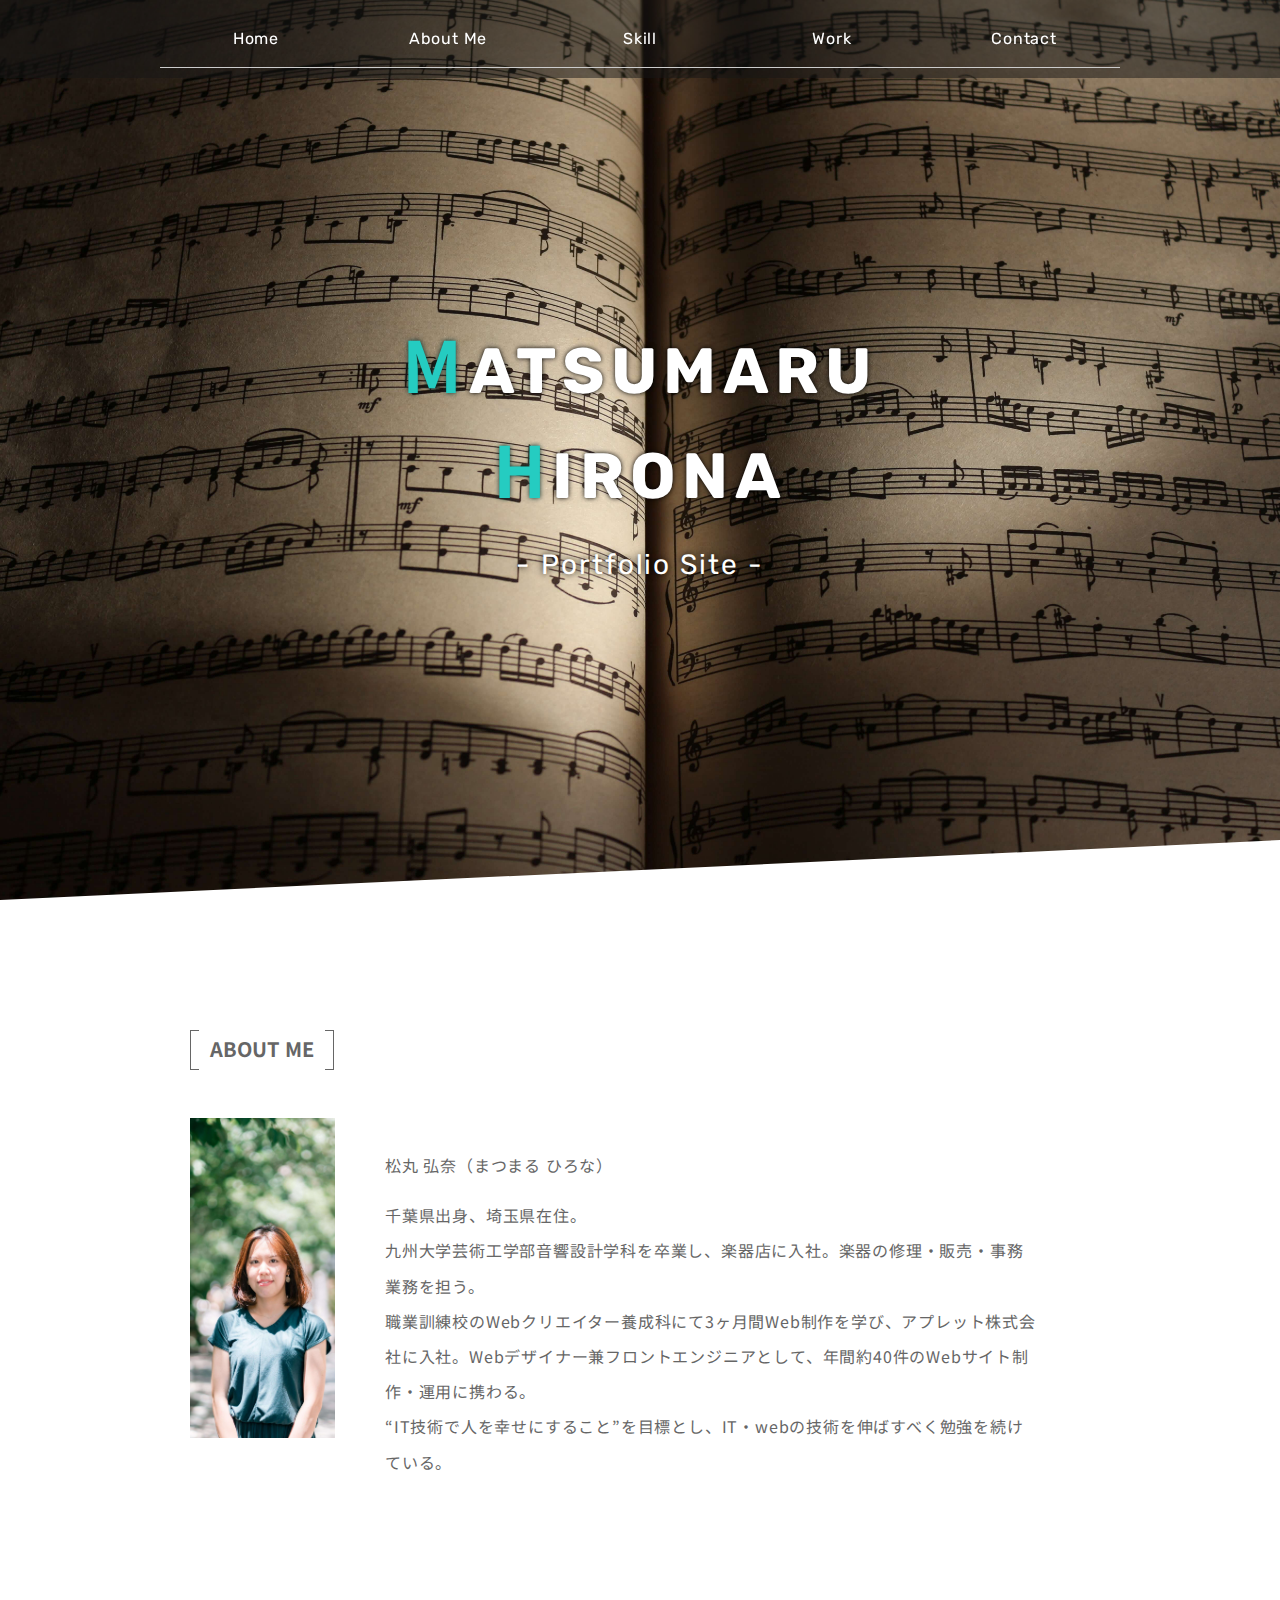
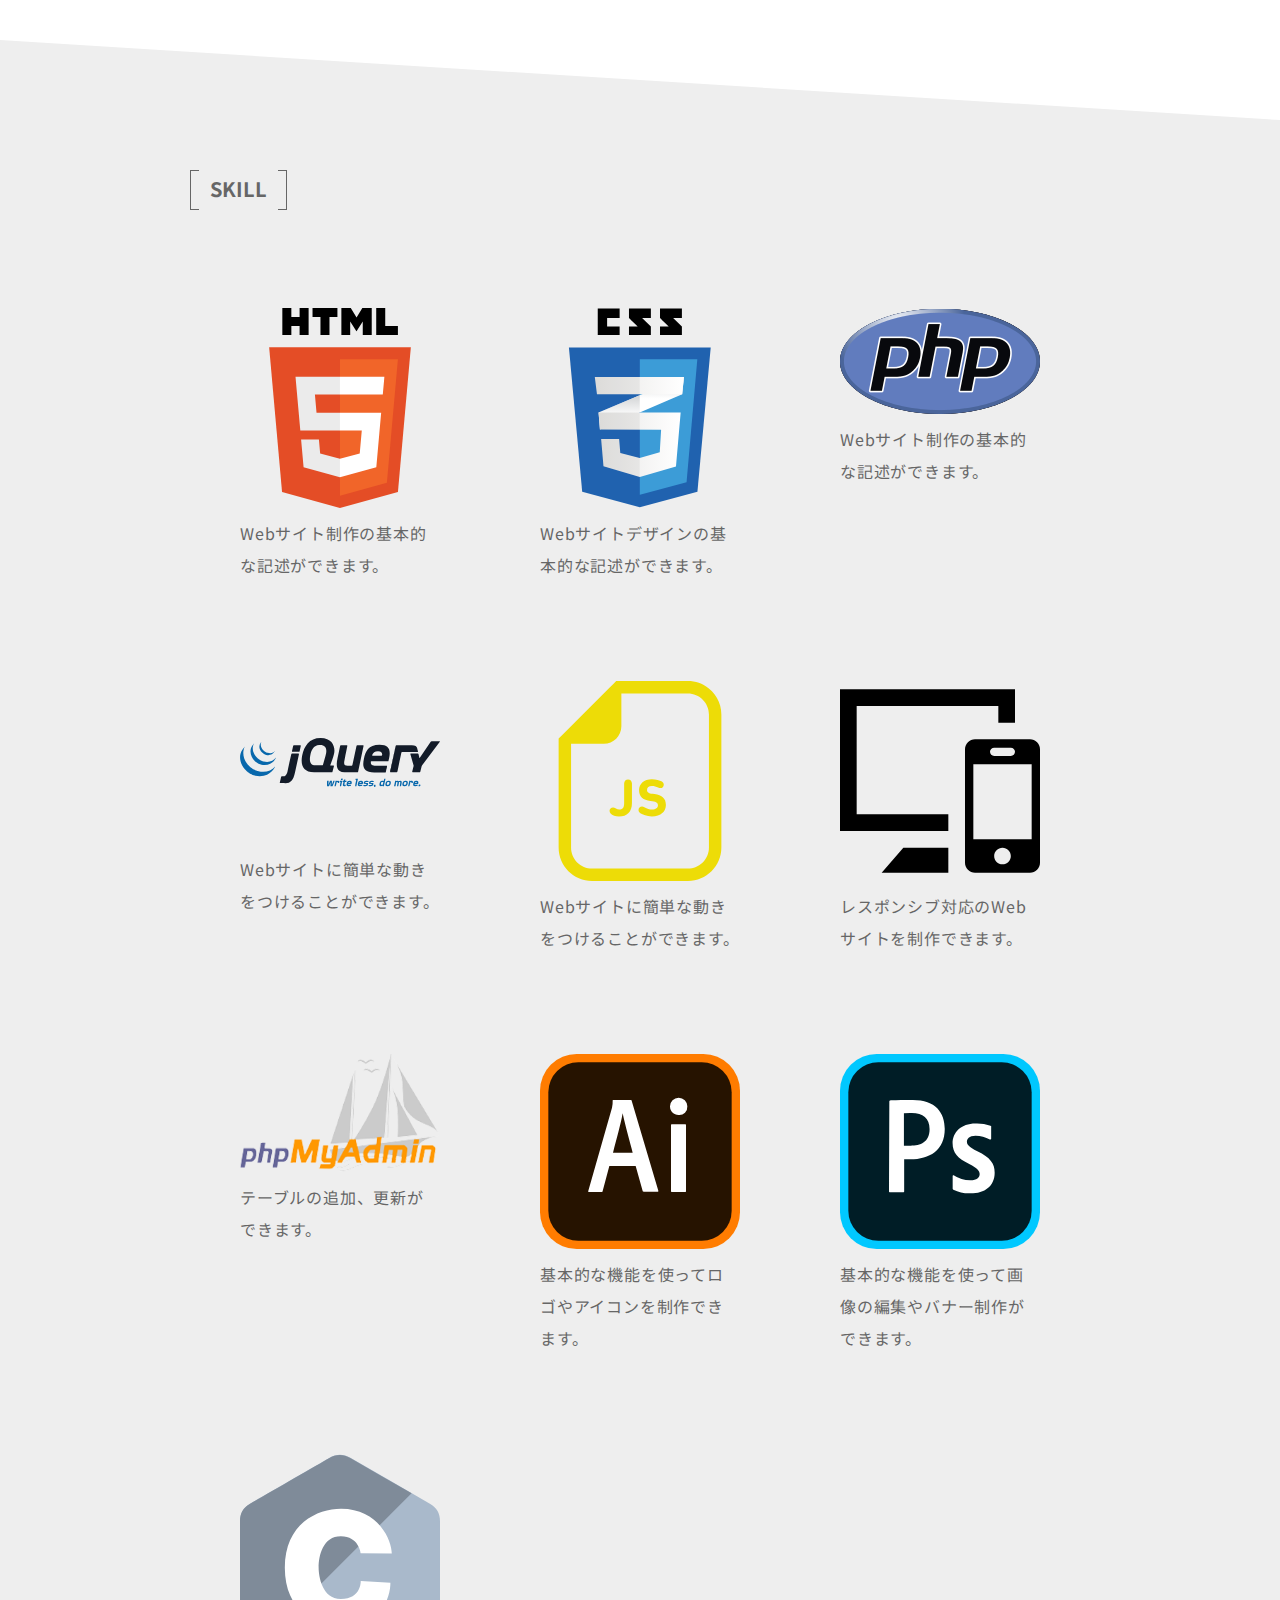
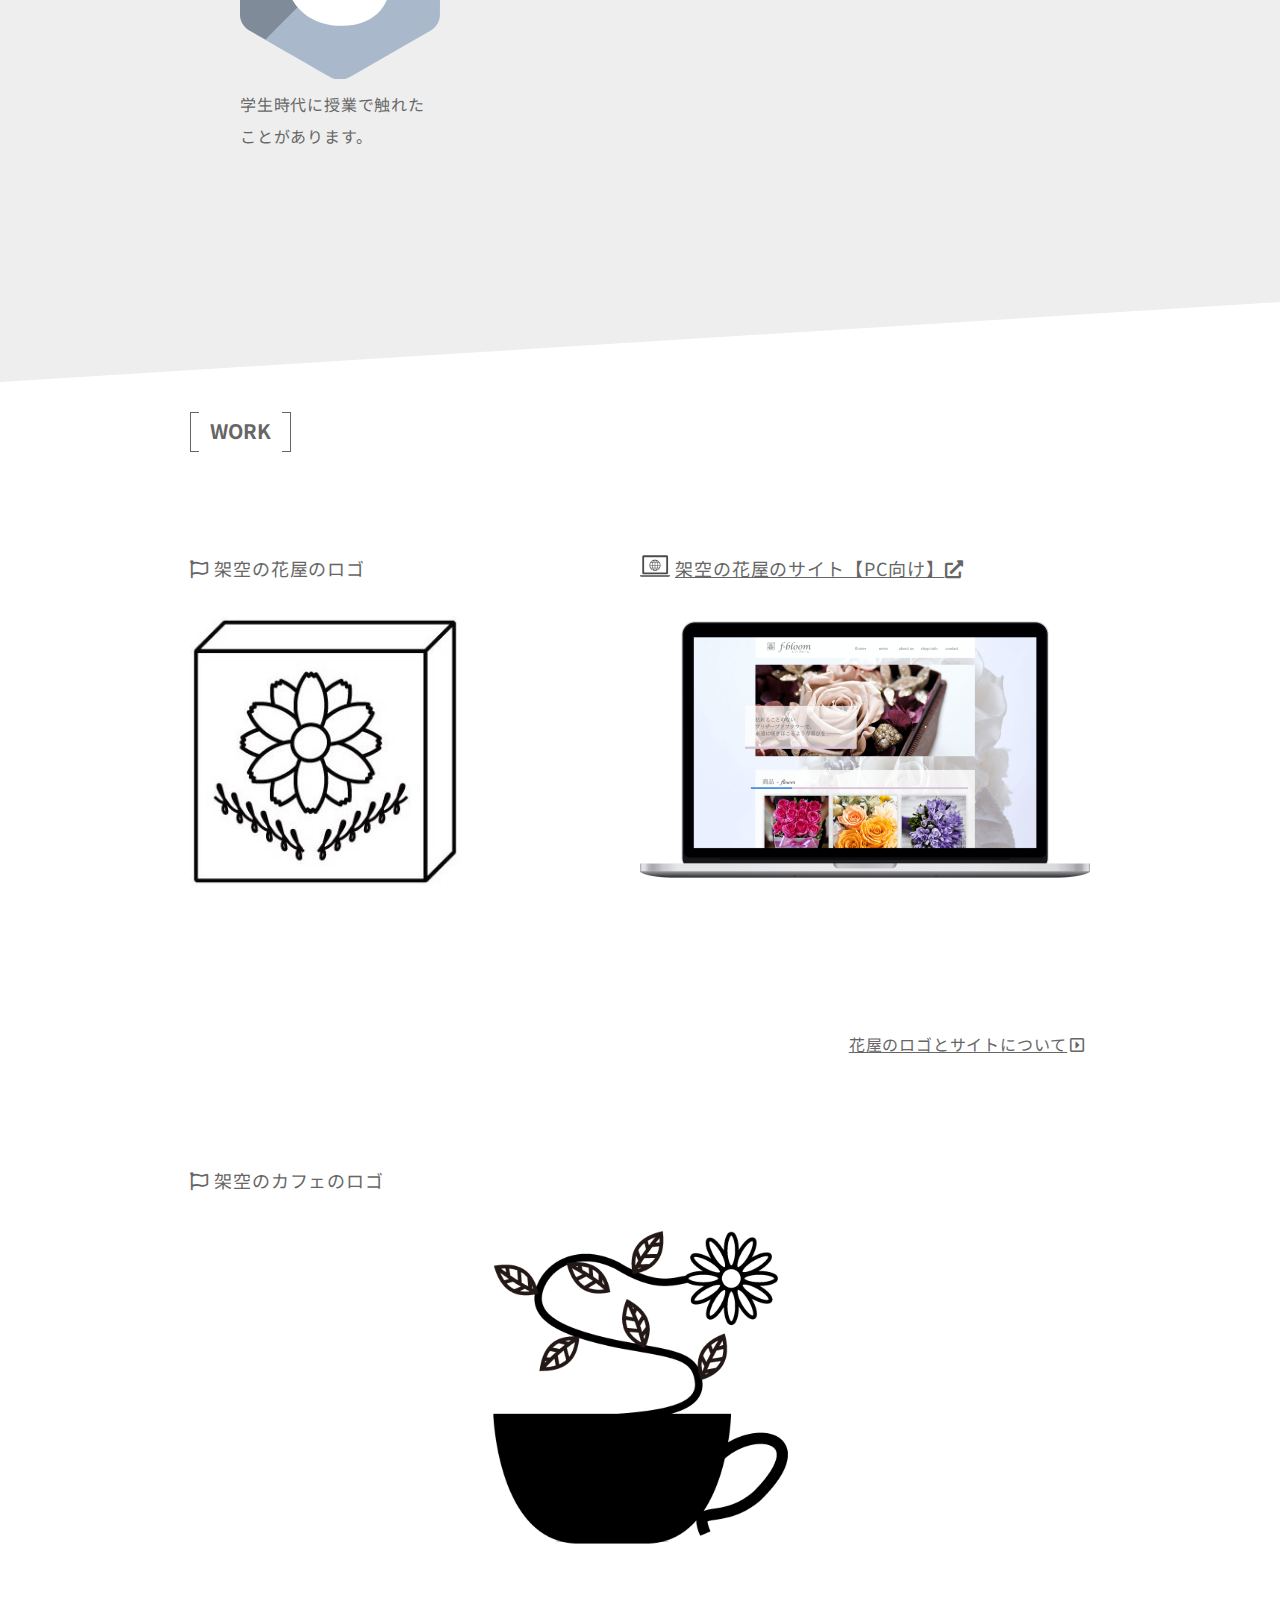
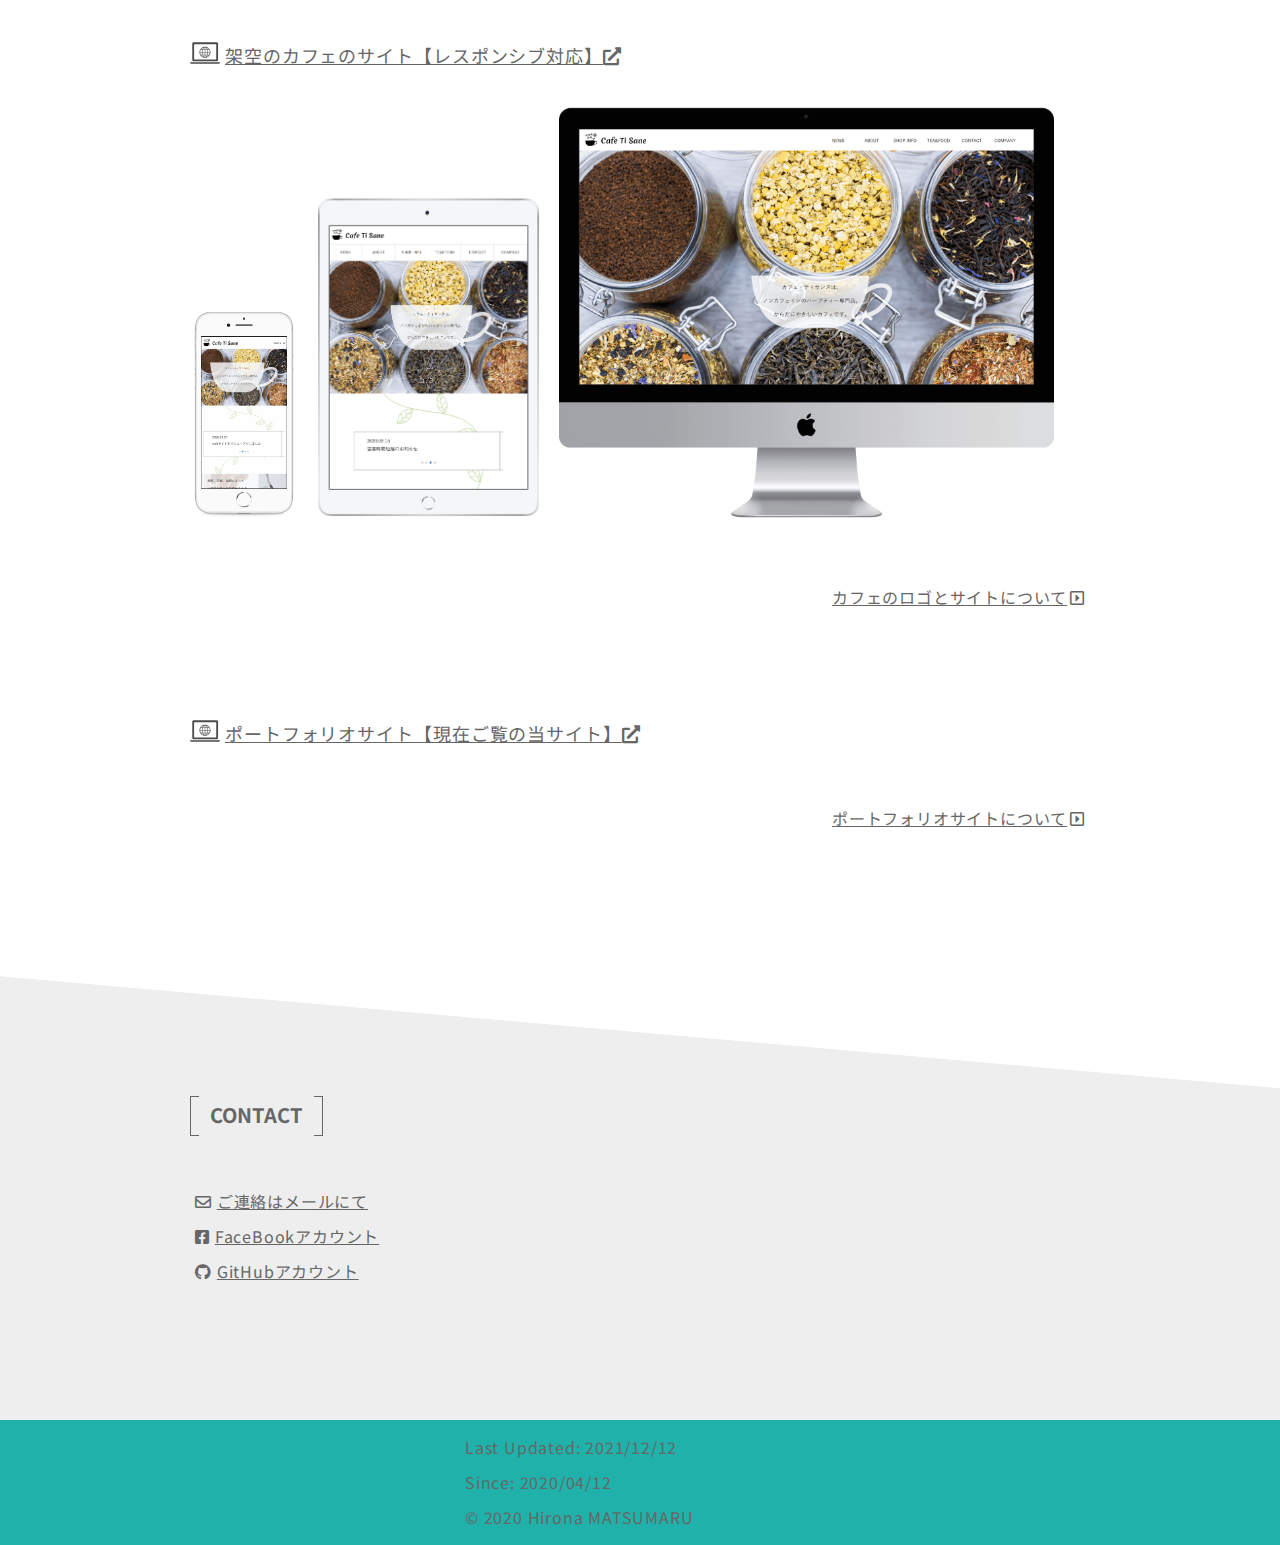
==== commit 2ed4ec78: "スキルとプロフィールの修正" ====
--- a/index.html
+++ b/index.html
@@ -46,19 +46,15 @@
 			<div class="trigger">
 			<span></span> <span></span> <span></span>
 			</div>
-	<!--<p>menu</p>必要ならばflexの記述が必要-->
   		</div>
 		<div class="inner">
 			<section class="h_text">
 				<h1><span>M</span>ATSUMARU<br><span>H</span>IRONA<br>
-				<div class="sub"><!--web creator<br>-->- Portfolio Site -</div>
+				<div class="sub">- Portfolio Site -</div>
 				</h1>
 			</section>
 		</div>
 	</header>
-	
-	<nav>
-	</nav>
 	
 <main>
 	<div id="about">
@@ -71,8 +67,9 @@
 					<p>松丸 弘奈（まつまる ひろな）</p>
 					<p>千葉県出身、埼玉県在住。
 						<br>九州大学芸術工学部音響設計学科を卒業し、楽器店に入社。楽器の修理・販売・事務業務を担う。
-						<br>退社後、職業訓練校のWebクリエイター養成科にて3ヶ月間Web制作を学ぶ。
-						<br>現在は“IT技術で人を幸せにすること”を目標とし、IT・webの技術職を目指し勉強中。</p>
+						<br>職業訓練校のWebクリエイター養成科にて3ヶ月間Web制作を学び、アプレット株式会社に入社。Webデザイナー兼フロントエンジニアとして、年間約40件のWebサイト制作・運用に携わる。
+						
+						<br>“IT技術で人を幸せにすること”を目標とし、IT・webの技術を伸ばすべく勉強を続けている。</p>
 				</div>
 			</div>
 		</section>
@@ -92,7 +89,15 @@
 				<p class="s_text">Webサイトデザインの基本的な記述ができます。</p>
 			</div>
 			<div class="s_unit">
+				<p class="s_img"><img src="img/php-logo.png" alt="php"></p>
+				<p class="s_text">Webサイト制作の基本的な記述ができます。</p>
+			</div>
+			<div class="s_unit">
 				<p class="s_img s_img03"><img src="img/jquery.svg" alt="jQuery"></p>
+				<p class="s_text">Webサイトに簡単な動きをつけることができます。</p>
+			</div>
+			<div class="s_unit">
+				<p class="s_img"><img src="img/JS_yellow.svg" alt="JavaScript"></p>
 				<p class="s_text">Webサイトに簡単な動きをつけることができます。</p>
 			</div>
 			<div class="s_unit">
@@ -100,8 +105,8 @@
 				<p class="s_text">レスポンシブ対応のWebサイトを制作できます。</p>
 			</div>
 			<div class="s_unit">
-				<p class="s_img"><img src="img/Dreamweaver.svg" alt="DreamWeaver"></p>
-				<p class="s_text">基本的な機能を使用してWebサイトの構築ができます。</p>
+				<p class="s_img"><img src="img/PhpMyAdmin_logo.png" alt="phpMyAdmin"></p>
+				<p class="s_text">テーブルの追加、更新ができます。</p>
 			</div>
 			<div class="s_unit">
 				<p class="s_img"><img src="img/Illustrator.svg" alt="Illustrator"></p>
@@ -112,14 +117,9 @@
 				<p class="s_text">基本的な機能を使って画像の編集やバナー制作ができます。</p>
 			</div>
 			<div class="s_unit">
-				<p class="s_img"><img src="img/JS_yellow.svg" alt="JavaScript"></p>
-				<p class="s_text">簡単なWebアプリケーションを制作できます。</p>
-			</div>
-			<div class="s_unit">
-				<p class="s_img"><img src="img/c-programming-language-seeklogo.com.svg" alt="C言語"></p>
+				<p class="s_img"><img src="img/c-programming-language-seeklogo.com.svg" alt="C"></p>
 				<p class="s_text">学生時代に授業で触れたことがあります。</p>
 			</div>
-			<!-- Linux、Git/GitHub、Node.js,  -->
 		</div>
 		</section>
 		</div>
@@ -176,7 +176,8 @@
 <footer>
 	<div class="inner">
 		<section>
-			<p>Last Updated: 2021/06/13</p>
+			<p>Last Updated: 2021/12/12</p>
+			<p>Since: 2020/04/12</p>
 			<p class="copy">&copy; 2020 Hirona MATSUMARU</p>
 		</section>
 	</div><!--f_inner-->
